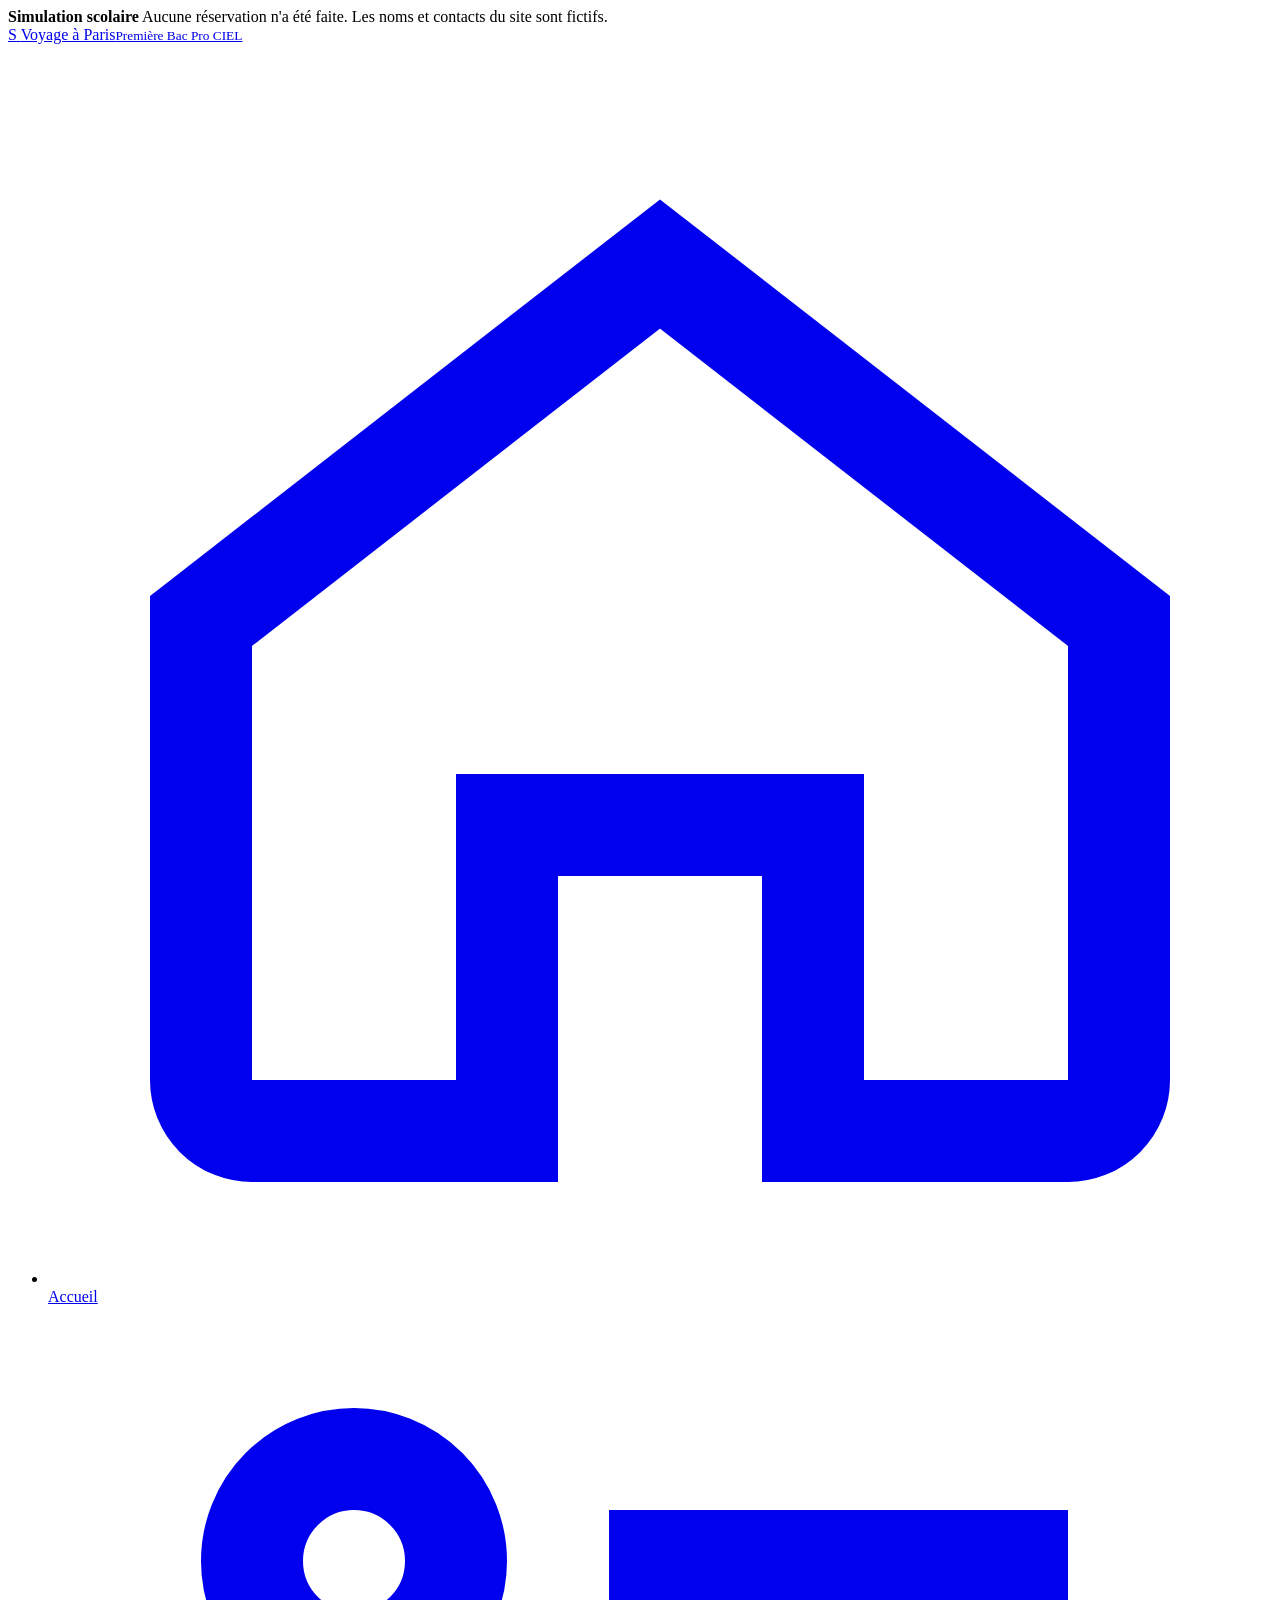
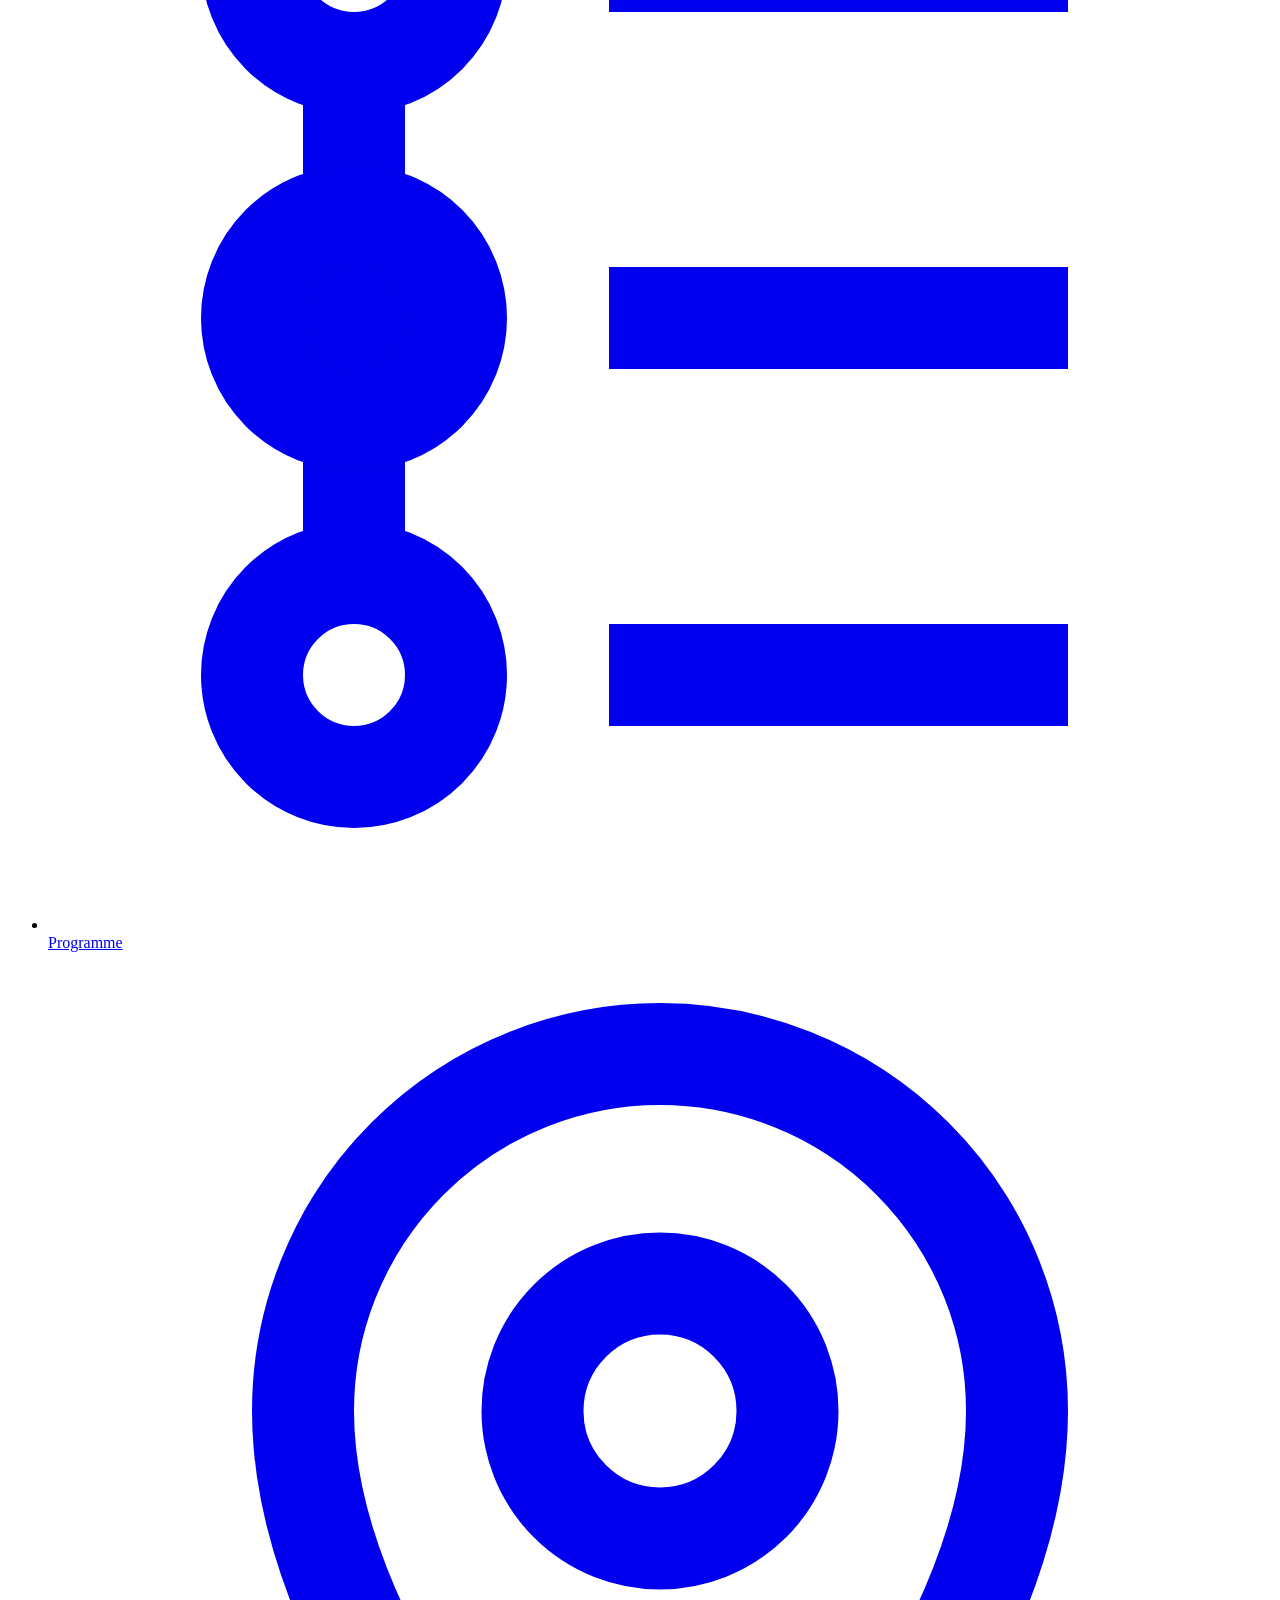
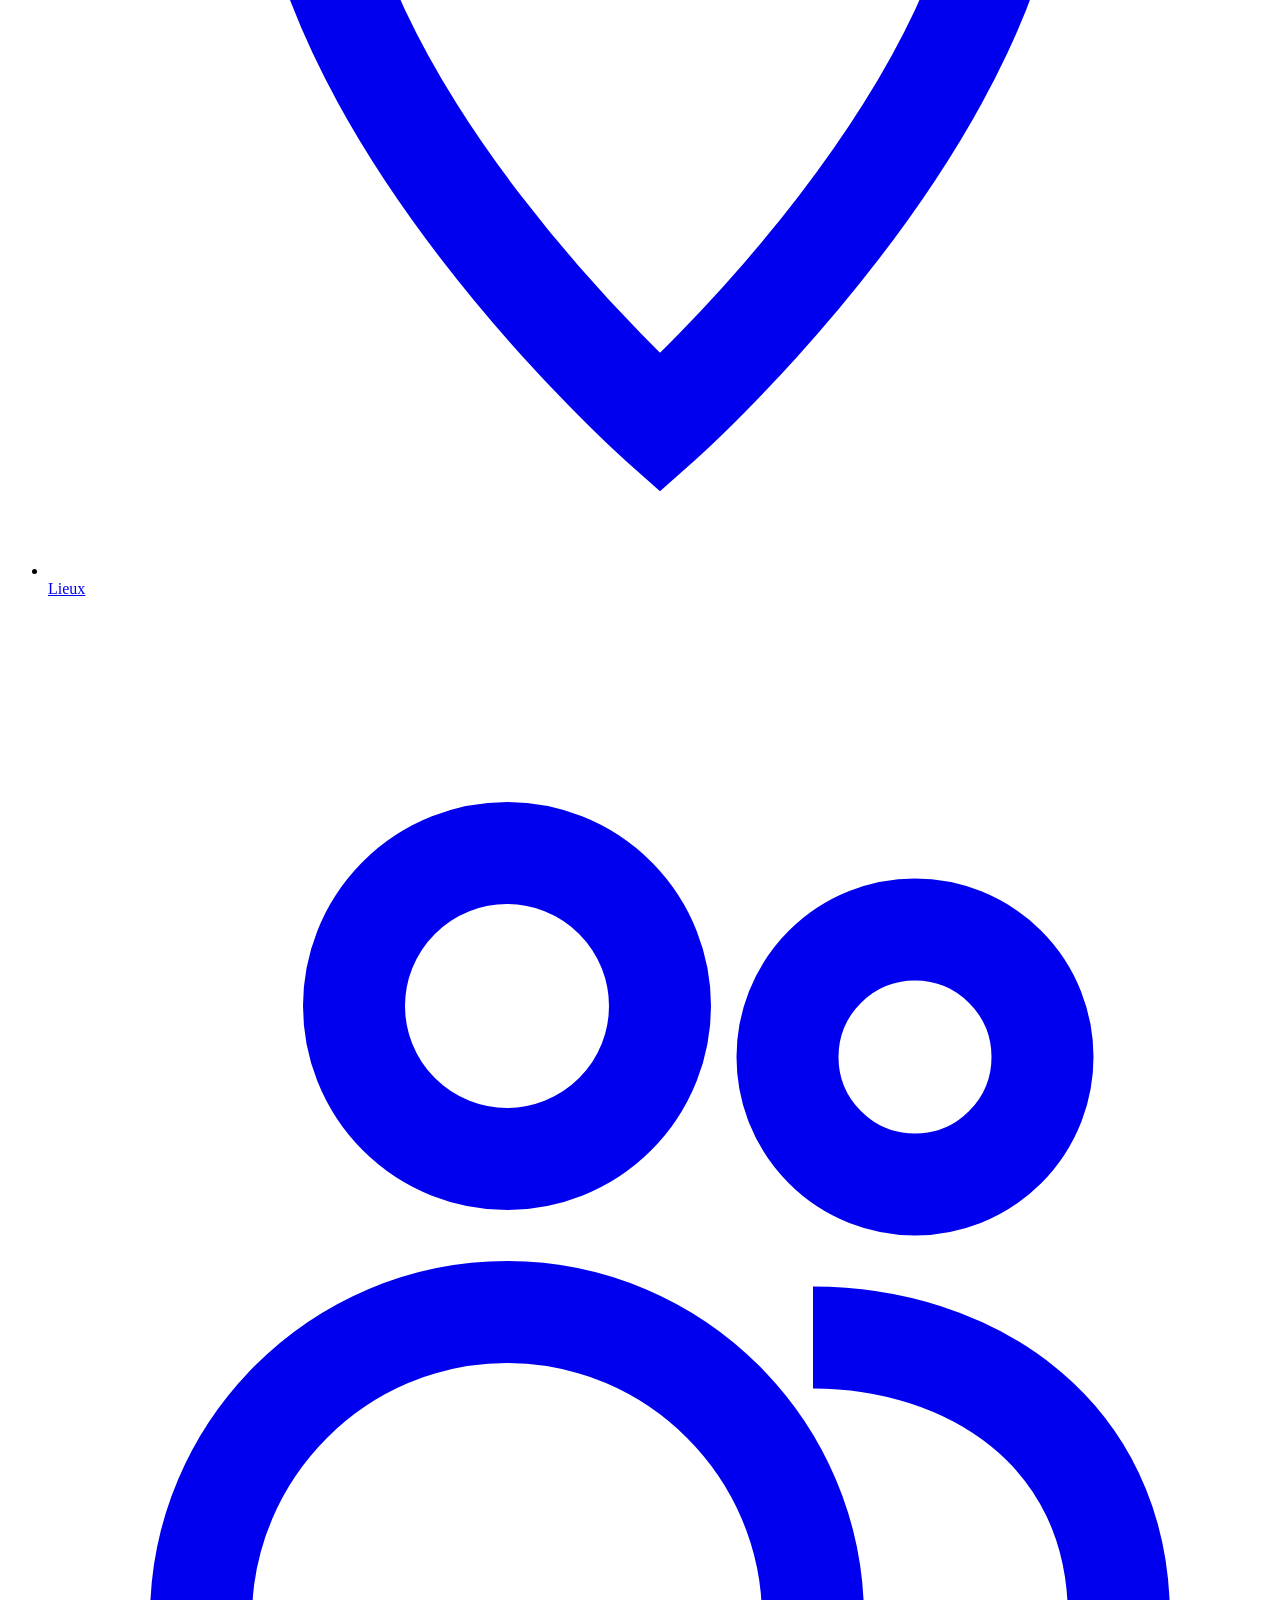
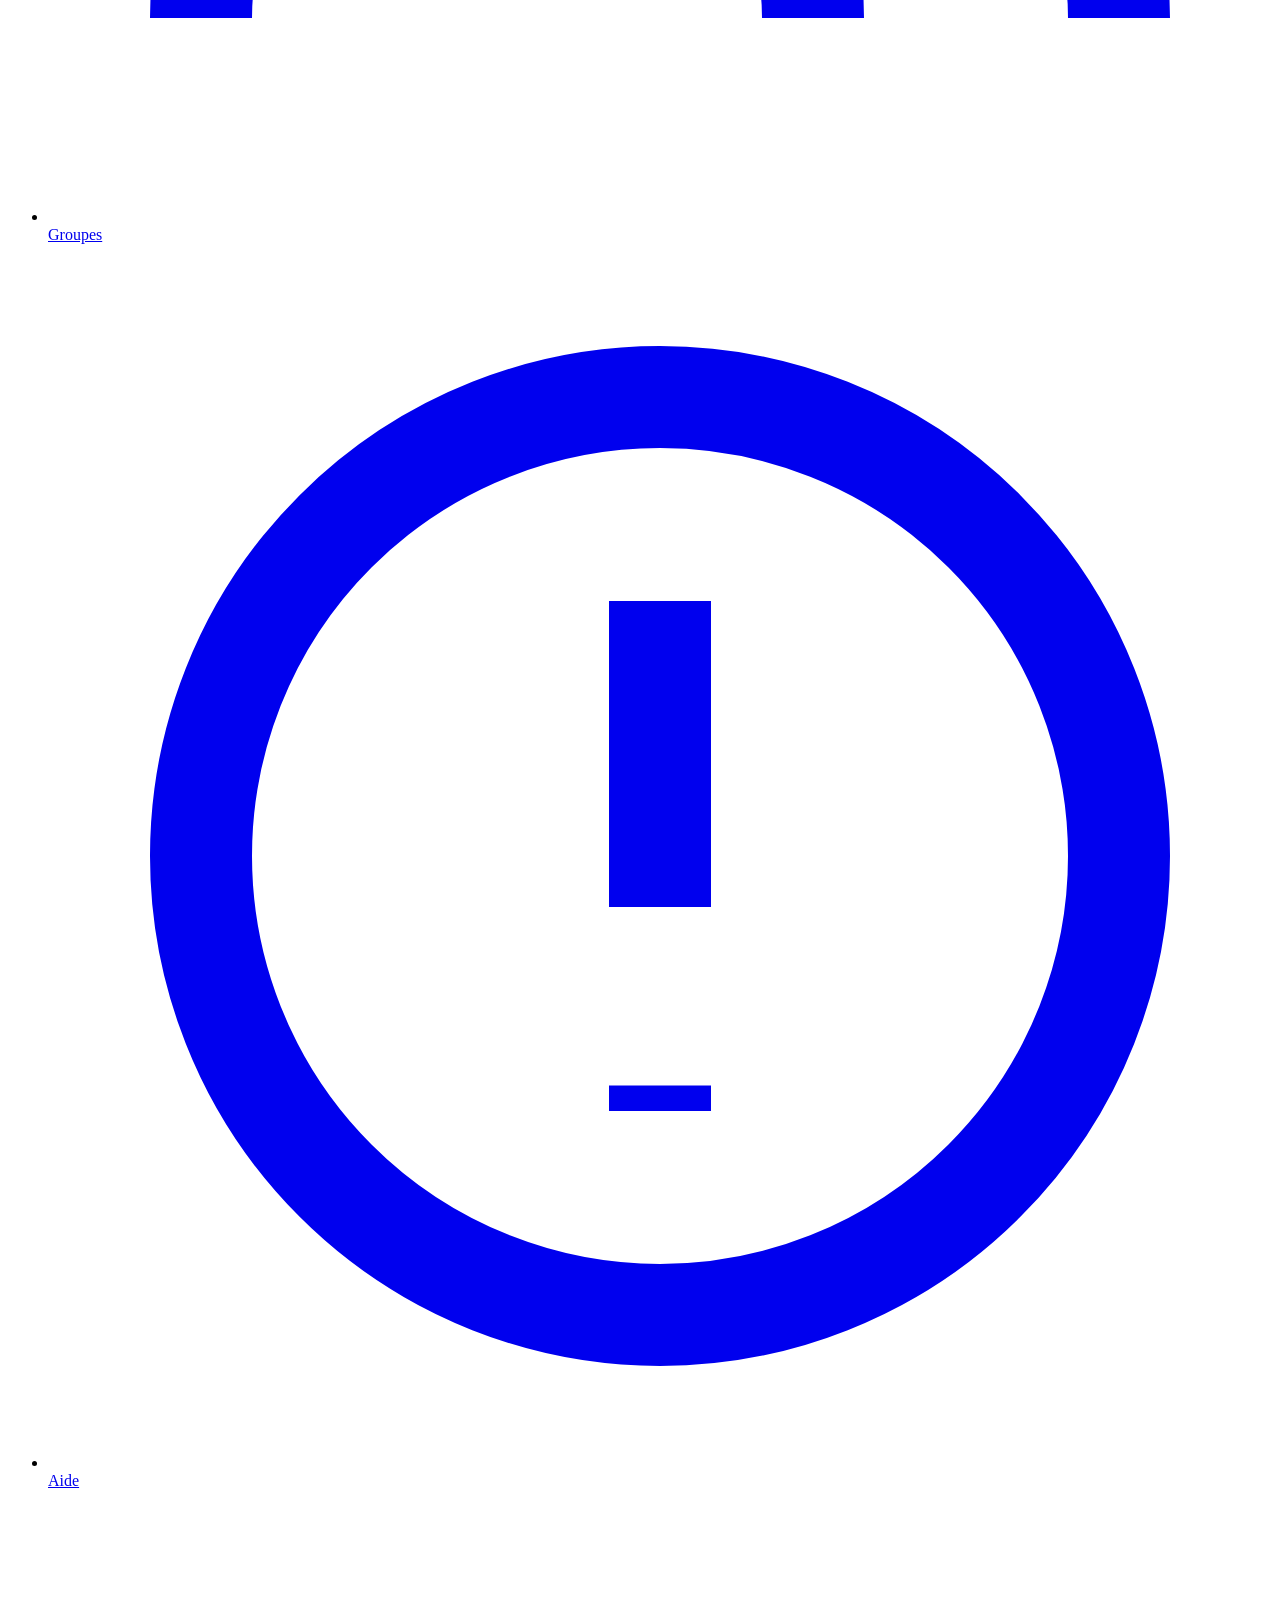
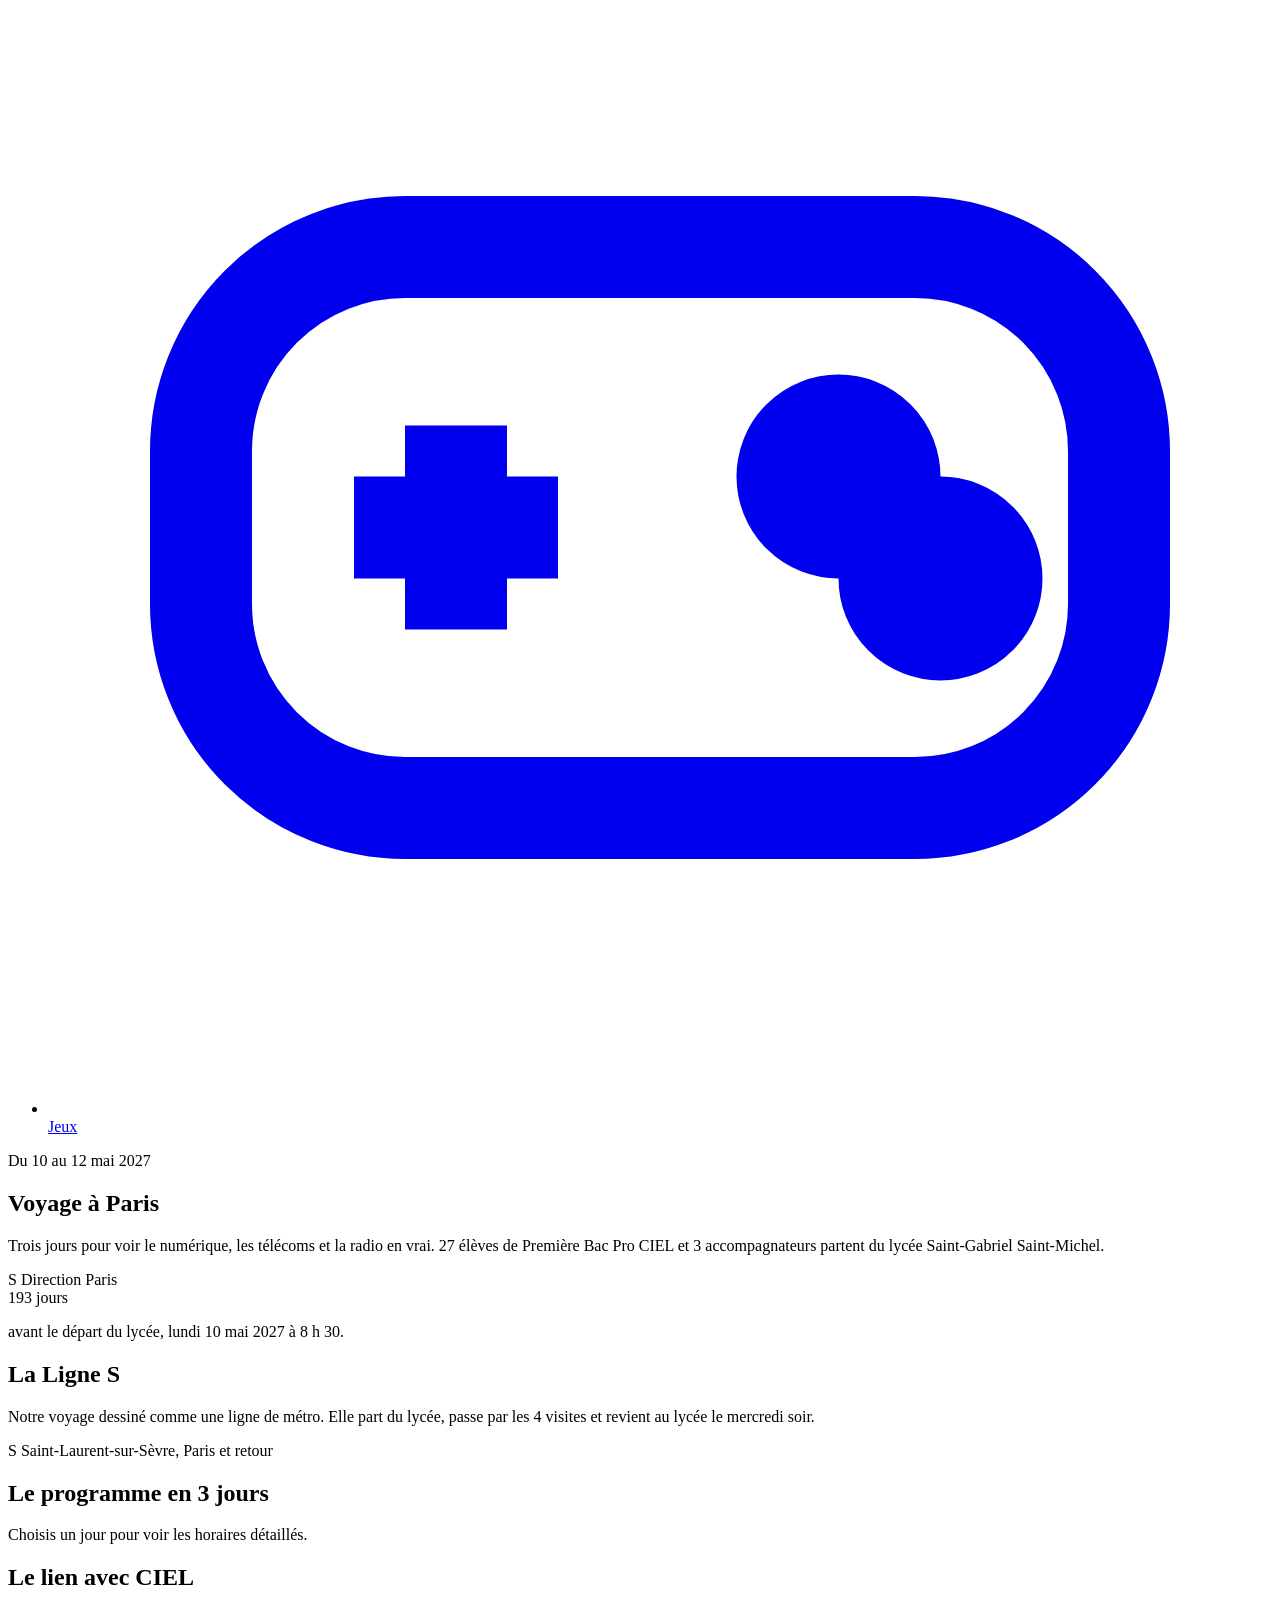
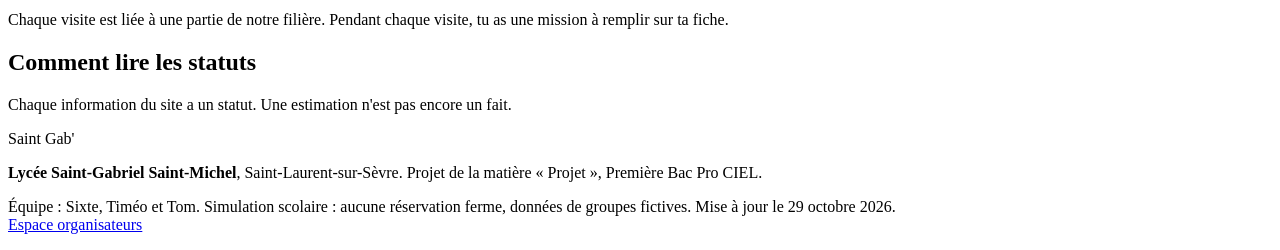
==== index.html @ 80b8cb8f "Ajout des 7 pages du site" ====
<!doctype html>
<html lang="fr">
<head>
  <meta charset="utf-8">
  <meta name="viewport" content="width=device-width, initial-scale=1">
  <title>Voyage à Paris, Bac Pro CIEL</title>
  <meta name="description" content="Site du voyage pédagogique à Paris de la Première Bac Pro CIEL du lycée Saint-Gabriel Saint-Michel. Simulation scolaire.">
  <meta name="robots" content="noindex">
  <link rel="preconnect" href="https://fonts.googleapis.com">
  <link rel="preconnect" href="https://fonts.gstatic.com" crossorigin>
  <link href="https://fonts.googleapis.com/css2?family=Archivo:wdth,wght@62..125,400..800&family=Atkinson+Hyperlegible:wght@400;700&display=swap" rel="stylesheet">
  <link rel="stylesheet" href="assets/css/style.css">
</head>
<body>

  <div class="simulation" role="note">
    <div class="conteneur">
      <strong>Simulation scolaire</strong>
      <span>Aucune réservation n'a été faite. Les noms et contacts du site sont fictifs.</span>
    </div>
  </div>

  <header class="entete">
    <div class="conteneur">
      <a class="marque" href="index.html">
        <span class="pastille" aria-hidden="true">S</span>
        <span>Voyage à Paris<small>Première Bac Pro CIEL</small></span>
      </a>
      <nav class="nav" aria-label="Menu principal">
        <ul>
          <li><a href="index.html" aria-current="page">
            <svg viewBox="0 0 24 24" fill="none" stroke="currentColor" stroke-width="2" aria-hidden="true"><path d="M3 11l9-7 9 7v9a1 1 0 0 1-1 1h-5v-6H9v6H4a1 1 0 0 1-1-1z"/></svg>
            Accueil</a></li>
          <li><a href="programme.html">
            <svg viewBox="0 0 24 24" fill="none" stroke="currentColor" stroke-width="2" aria-hidden="true"><circle cx="6" cy="5" r="2"/><circle cx="6" cy="19" r="2"/><path d="M6 7v10M11 5h9M11 12h9M11 19h9"/><circle cx="6" cy="12" r="2"/></svg>
            Programme</a></li>
          <li><a href="lieux.html">
            <svg viewBox="0 0 24 24" fill="none" stroke="currentColor" stroke-width="2" aria-hidden="true"><path d="M12 21s-7-6.2-7-12a7 7 0 0 1 14 0c0 5.8-7 12-7 12z"/><circle cx="12" cy="9" r="2.5"/></svg>
            Lieux</a></li>
          <li><a href="groupes.html">
            <svg viewBox="0 0 24 24" fill="none" stroke="currentColor" stroke-width="2" aria-hidden="true"><circle cx="9" cy="8" r="3"/><circle cx="17" cy="9" r="2.5"/><path d="M3 20c0-3.3 2.7-6 6-6s6 2.7 6 6M15 14.5c3 0 6 1.8 6 5.5"/></svg>
            Groupes</a></li>
          <li><a href="aide.html">
            <svg viewBox="0 0 24 24" fill="none" stroke="currentColor" stroke-width="2" aria-hidden="true"><circle cx="12" cy="12" r="9"/><path d="M12 7v6M12 16.5v.5"/></svg>
            Aide</a></li>
          <li><a href="jeux.html">
            <svg viewBox="0 0 24 24" fill="none" stroke="currentColor" stroke-width="2" aria-hidden="true"><rect x="3" y="7" width="18" height="11" rx="4"/><path d="M8 10.5v4M6 12.5h4"/><circle cx="15.5" cy="11.5" r="1"/><circle cx="17.5" cy="13.5" r="1"/></svg>
            Jeux</a></li>
        </ul>
      </nav>
    </div>
  </header>

  <main>

    <section class="une" aria-labelledby="titre-page">
      <div class="conteneur">
        <div class="une-texte">
          <div class="plaque">
            <span class="plaque-haut">Du 10 au 12 mai 2027</span>
            <h1 id="titre-page">Voyage à Paris</h1>
          </div>
          <p>Trois jours pour voir le numérique, les télécoms et la radio en vrai. 27 élèves de Première Bac Pro CIEL et 3 accompagnateurs partent du lycée Saint-Gabriel Saint-Michel.</p>
        </div>

        <div class="ecran" aria-live="polite">
          <div class="ecran-ligne"><span class="pastille" aria-hidden="true">S</span> Direction Paris</div>
          <span class="ecran-nombre" id="rebours-jours">193</span>
          <span class="ecran-unite" id="rebours-unite">jours</span>
          <p class="ecran-pied">avant le départ du lycée, lundi 10 mai 2027 à 8 h 30.</p>
        </div>
      </div>
    </section>

    <section class="section" aria-labelledby="titre-ligne">
      <div class="conteneur">
        <h2 id="titre-ligne">La Ligne S</h2>
        <p class="intro">Notre voyage dessiné comme une ligne de métro. Elle part du lycée, passe par les 4 visites et revient au lycée le mercredi soir.</p>
        <div class="plan">
          <div class="plan-entete"><span class="pastille" aria-hidden="true">S</span> Saint-Laurent-sur-Sèvre, Paris et retour</div>
          <ol class="stations" id="stations"></ol>
        </div>
      </div>
    </section>

    <section class="section" aria-labelledby="titre-jours">
      <div class="conteneur">
        <h2 id="titre-jours">Le programme en 3 jours</h2>
        <p class="intro">Choisis un jour pour voir les horaires détaillés.</p>
        <ol class="jours-liste" id="jours-liste"></ol>
      </div>
    </section>

    <section class="section" aria-labelledby="titre-ciel">
      <div class="conteneur">
        <h2 id="titre-ciel">Le lien avec CIEL</h2>
        <p class="intro">Chaque visite est liée à une partie de notre filière. Pendant chaque visite, tu as une mission à remplir sur ta fiche.</p>
        <ul class="ciel-liste" id="ciel-liste"></ul>
      </div>
    </section>

    <section class="section" aria-labelledby="titre-legende">
      <div class="conteneur">
        <h2 id="titre-legende">Comment lire les statuts</h2>
        <p class="intro">Chaque information du site a un statut. Une estimation n'est pas encore un fait.</p>
        <ul class="legende" id="legende"></ul>
      </div>
    </section>

  </main>

  <footer class="pied">
    <div class="conteneur">
      <div>
        <span class="etiquette-gab">Saint Gab'</span>
        <p><strong>Lycée Saint-Gabriel Saint-Michel</strong>, Saint-Laurent-sur-Sèvre. Projet de la matière « Projet », Première Bac Pro CIEL.</p>
      </div>
      <p>Équipe : Sixte, Timéo et Tom. Simulation scolaire : aucune réservation ferme, données de groupes fictives. Mise à jour le 29 octobre 2026.<br><a class="lien-orga" href="organisateurs.html">Espace organisateurs</a></p>
    </div>
  </footer>

  <script src="assets/js/donnees.js"></script>
  <script src="assets/js/site.js"></script>
</body>
</html>
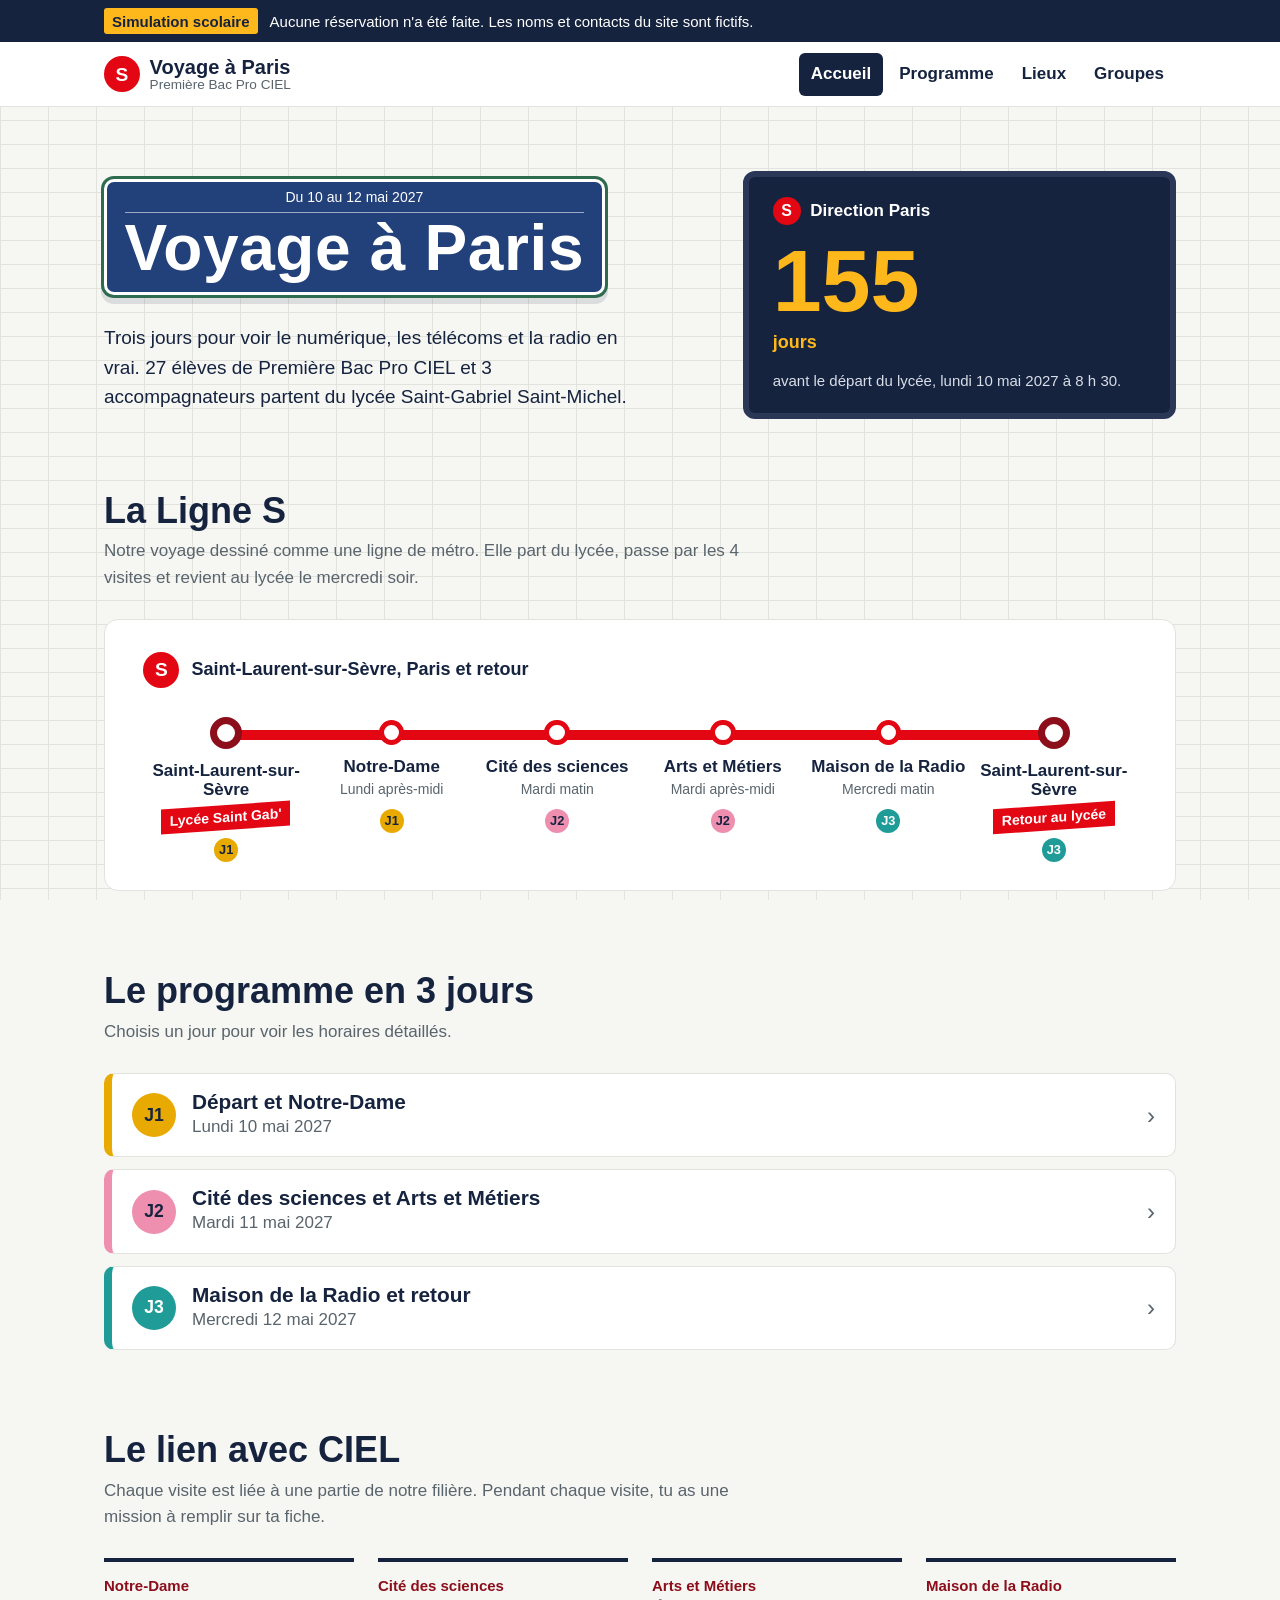
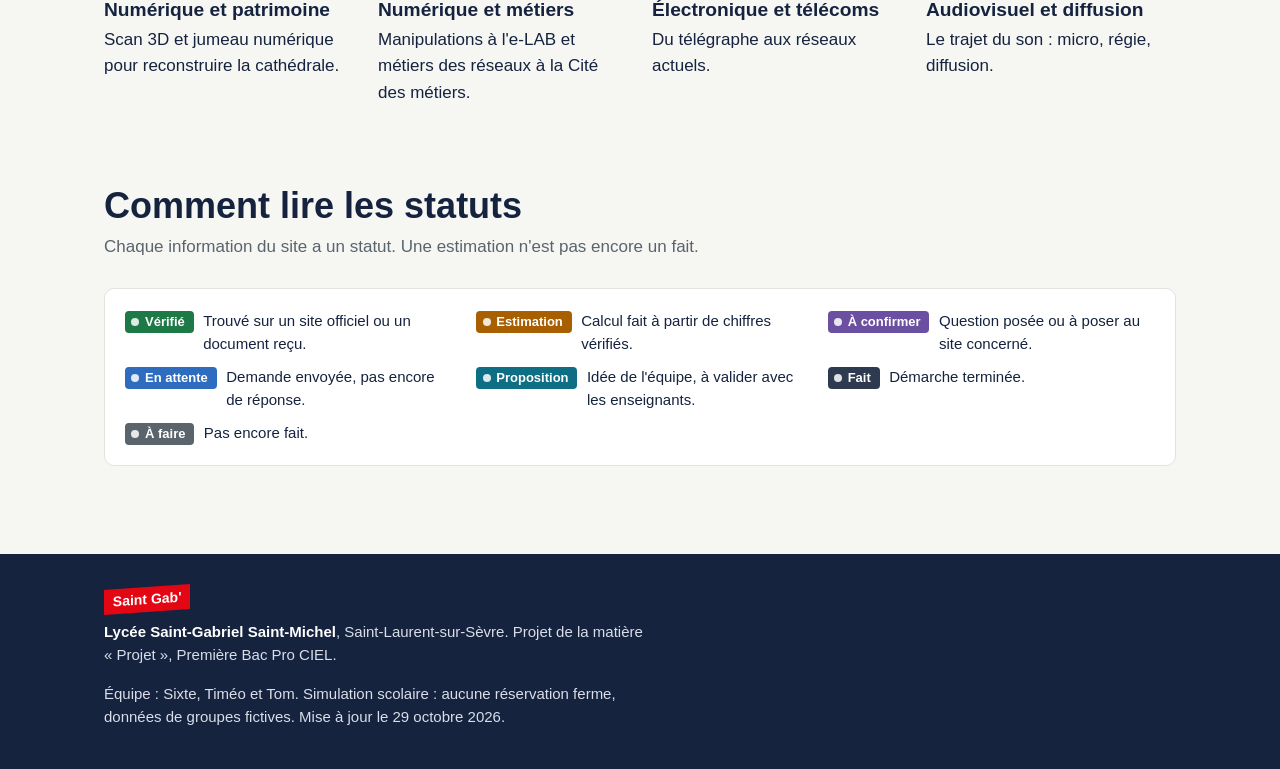
==== commit df95a3d8: "Menu recentré sur Programme, Lieux et Groupes" ====
--- a/index.html
+++ b/index.html
@@ -40,12 +40,6 @@
           <li><a href="groupes.html">
             <svg viewBox="0 0 24 24" fill="none" stroke="currentColor" stroke-width="2" aria-hidden="true"><circle cx="9" cy="8" r="3"/><circle cx="17" cy="9" r="2.5"/><path d="M3 20c0-3.3 2.7-6 6-6s6 2.7 6 6M15 14.5c3 0 6 1.8 6 5.5"/></svg>
             Groupes</a></li>
-          <li><a href="aide.html">
-            <svg viewBox="0 0 24 24" fill="none" stroke="currentColor" stroke-width="2" aria-hidden="true"><circle cx="12" cy="12" r="9"/><path d="M12 7v6M12 16.5v.5"/></svg>
-            Aide</a></li>
-          <li><a href="jeux.html">
-            <svg viewBox="0 0 24 24" fill="none" stroke="currentColor" stroke-width="2" aria-hidden="true"><rect x="3" y="7" width="18" height="11" rx="4"/><path d="M8 10.5v4M6 12.5h4"/><circle cx="15.5" cy="11.5" r="1"/><circle cx="17.5" cy="13.5" r="1"/></svg>
-            Jeux</a></li>
         </ul>
       </nav>
     </div>
@@ -115,7 +109,7 @@
         <span class="etiquette-gab">Saint Gab'</span>
         <p><strong>Lycée Saint-Gabriel Saint-Michel</strong>, Saint-Laurent-sur-Sèvre. Projet de la matière « Projet », Première Bac Pro CIEL.</p>
       </div>
-      <p>Équipe : Sixte, Timéo et Tom. Simulation scolaire : aucune réservation ferme, données de groupes fictives. Mise à jour le 29 octobre 2026.<br><a class="lien-orga" href="organisateurs.html">Espace organisateurs</a></p>
+      <p>Équipe : Sixte, Timéo et Tom. Simulation scolaire : aucune réservation ferme, données de groupes fictives. Mise à jour le 29 octobre 2026.</p>
     </div>
   </footer>
 
--- a/assets/css/style.css
+++ b/assets/css/style.css
@@ -0,0 +1,1055 @@
+/* =========================================================
+   Style « Ligne S » : Paris (métro, plaques de rue) + Saint Gab'
+   ========================================================= */
+
+:root {
+  /* Paris */
+  --faience: #F6F6F3;      /* carreaux blancs du métro */
+  --joint: #E3E3DD;        /* joints entre les carreaux */
+  --encre: #15233F;        /* texte principal, bleu nuit */
+  --zinc: #59646C;         /* texte secondaire, toits de Paris */
+  --plaque: #22407A;       /* plaques de rue */
+  --cadre: #2F6B4F;        /* cadre vert des plaques */
+  --blanc: #FFFFFF;
+  --ambre: #FFB81C;        /* écran « prochain train » */
+
+  /* Saint Gab' */
+  --gab: #E30613;
+  --gab-fonce: #8C0E1B;
+
+  /* Couleurs des jours */
+  --j1: #E8A900;
+  --j2: #EE8FAF;           /* rose, comme la ligne 7 qu'on prend le mardi */
+  --j3: #1F9C98;
+
+  /* Statuts */
+  --s-verifie: #1D7A46;
+  --s-estimation: #A85F00;
+  --s-confirmer: #6B4FA0;
+  --s-attente: #2E6CC0;
+  --s-afaire: #59646C;
+
+  --titre: "Archivo", "Arial Narrow", sans-serif;
+  --texte: "Atkinson Hyperlegible", Verdana, sans-serif;
+
+  --large: 72rem;
+  --gouttiere: clamp(1rem, 4vw, 2.5rem);
+}
+
+*, *::before, *::after { box-sizing: border-box; }
+
+html { -webkit-text-size-adjust: 100%; }
+
+body {
+  margin: 0;
+  font-family: var(--texte);
+  font-size: 1.0625rem;
+  line-height: 1.55;
+  color: var(--encre);
+  background-color: var(--faience);
+  /* motif discret des carreaux du métro */
+  background-image:
+    linear-gradient(var(--joint) 1px, transparent 1px),
+    linear-gradient(90deg, var(--joint) 1px, transparent 1px);
+  background-size: 48px 24px;
+  background-attachment: fixed;
+}
+
+img { max-width: 100%; }
+
+a { color: var(--plaque); }
+
+:focus-visible {
+  outline: 3px solid var(--gab);
+  outline-offset: 3px;
+  border-radius: 4px;
+}
+
+.conteneur {
+  max-width: var(--large);
+  margin: 0 auto;
+  padding: 0 var(--gouttiere);
+}
+
+.visuellement-cache {
+  position: absolute; width: 1px; height: 1px; overflow: hidden;
+  clip: rect(0 0 0 0); white-space: nowrap;
+}
+
+/* ---------- Bandeau simulation ---------- */
+
+.simulation {
+  background: var(--encre);
+  color: var(--blanc);
+  font-size: 0.9375rem;
+}
+.simulation .conteneur {
+  display: flex; gap: 0.75rem; align-items: center;
+  padding-top: 0.5rem; padding-bottom: 0.5rem;
+}
+.simulation strong {
+  flex: none;
+  background: var(--ambre);
+  color: var(--encre);
+  padding: 0.1rem 0.5rem;
+  border-radius: 3px;
+  font-family: var(--titre);
+  font-stretch: 85%;
+}
+
+/* ---------- En-tête ---------- */
+
+.entete {
+  background: var(--blanc);
+  border-bottom: 1px solid var(--joint);
+}
+.entete .conteneur {
+  display: flex; align-items: center; justify-content: space-between;
+  gap: 1rem; min-height: 4rem;
+}
+
+.marque {
+  display: flex; align-items: center; gap: 0.6rem;
+  text-decoration: none; color: var(--encre);
+  font-family: var(--titre); font-weight: 750; font-stretch: 80%;
+  font-size: 1.25rem; line-height: 1.1;
+}
+.marque small {
+  display: block; font-weight: 500; color: var(--zinc); font-size: 0.85rem;
+  font-family: var(--texte); font-stretch: 100%;
+}
+
+/* pastille ronde de ligne, comme sur les plans du métro */
+.pastille {
+  display: inline-grid; place-items: center;
+  width: 2.25rem; height: 2.25rem; flex: none;
+  border-radius: 50%;
+  background: var(--gab); color: var(--blanc);
+  font-family: var(--titre); font-weight: 800; font-size: 1.2rem;
+  line-height: 1;
+}
+.pastille.j1 { background: var(--j1); color: var(--encre); }
+.pastille.j2 { background: var(--j2); color: var(--encre); }
+.pastille.j3 { background: var(--j3); color: var(--blanc); }
+
+.nav ul { display: flex; gap: 0.25rem; margin: 0; padding: 0; list-style: none; }
+.nav a, .nav span {
+  display: block; padding: 0.5rem 0.75rem; border-radius: 6px;
+  text-decoration: none; color: var(--encre); font-weight: 700;
+}
+.nav a:hover { background: var(--faience); }
+.nav a[aria-current="page"] { background: var(--encre); color: var(--blanc); }
+.nav span { color: var(--zinc); font-weight: 400; cursor: default; }
+.nav span small { font-size: 0.75rem; }
+.nav svg { display: none; }
+
+/* ---------- Plaque de rue parisienne ---------- */
+
+.plaque {
+  display: inline-block;
+  background: var(--plaque);
+  color: var(--blanc);
+  padding: 0.35rem 1.1rem 0.6rem;
+  border-radius: 10px;
+  border: 3px solid var(--blanc);
+  box-shadow: 0 0 0 3px var(--cadre), 0 6px 0 3px rgba(21, 35, 63, 0.12);
+  text-align: center;
+}
+.plaque .plaque-haut {
+  display: block;
+  font-size: 0.875rem;
+  border-bottom: 1px solid rgba(255, 255, 255, 0.55);
+  padding-bottom: 0.2rem; margin-bottom: 0.15rem;
+}
+.plaque h1, .plaque .plaque-nom {
+  margin: 0;
+  font-family: var(--titre);
+  font-weight: 700;
+  font-stretch: 72%;
+  font-size: clamp(2rem, 7vw, 4rem);
+  line-height: 1.05;
+  letter-spacing: 0.01em;
+}
+
+/* ---------- Accueil : en-tête de page ---------- */
+
+.une {
+  padding: clamp(2rem, 6vw, 4rem) 0 2rem;
+}
+.une .conteneur {
+  display: grid; gap: 2rem;
+  grid-template-columns: minmax(0, 1.4fr) minmax(0, 1fr);
+  align-items: center;
+}
+.une-texte p {
+  max-width: 34rem;
+  font-size: 1.1875rem;
+  margin: 1.75rem 0 0;
+}
+
+/* écran façon « prochain train » */
+.ecran {
+  background: var(--encre);
+  color: var(--ambre);
+  border-radius: 12px;
+  padding: 1.25rem 1.5rem;
+  border: 6px solid #2A3756;
+}
+.ecran p { margin: 0; color: #D9DEE8; }
+.ecran .ecran-ligne {
+  display: flex; align-items: center; gap: 0.6rem;
+  color: var(--blanc); font-weight: 700;
+}
+.ecran .ecran-ligne .pastille { width: 1.75rem; height: 1.75rem; font-size: 1rem; }
+.ecran .ecran-nombre {
+  display: block;
+  font-family: var(--titre); font-weight: 800; font-stretch: 75%;
+  font-size: clamp(3.5rem, 12vw, 5.5rem);
+  line-height: 1; margin: 0.75rem 0 0.25rem;
+  font-variant-numeric: tabular-nums;
+}
+.ecran .ecran-unite { color: var(--ambre); font-weight: 700; font-size: 1.125rem; }
+.ecran .ecran-pied { margin-top: 0.75rem; font-size: 0.9375rem; }
+
+/* ---------- Accueil : plan de la Ligne S ---------- */
+
+.section { padding: 2.5rem 0; }
+
+.section h2 {
+  font-family: var(--titre); font-weight: 750; font-stretch: 80%;
+  font-size: clamp(1.6rem, 4vw, 2.25rem); line-height: 1.1;
+  margin: 0 0 0.5rem;
+}
+.section .intro { margin: 0 0 1.75rem; color: var(--zinc); max-width: 40rem; }
+
+.plan {
+  background: var(--blanc);
+  border-radius: 14px;
+  border: 1px solid var(--joint);
+  padding: 2rem clamp(1rem, 3vw, 2.5rem) 1.75rem;
+}
+.plan-entete {
+  display: flex; align-items: center; gap: 0.75rem; margin-bottom: 2rem;
+  font-family: var(--titre); font-weight: 700; font-stretch: 85%; font-size: 1.125rem;
+}
+
+.stations {
+  position: relative;
+  display: grid;
+  grid-template-columns: repeat(6, minmax(0, 1fr));
+  margin: 0; padding: 0; list-style: none;
+}
+/* le trait rouge de la ligne */
+.stations::before {
+  content: "";
+  position: absolute; left: calc(100% / 12); right: calc(100% / 12);
+  top: 0.65rem; height: 10px; border-radius: 5px;
+  background: var(--gab);
+}
+.station {
+  position: relative;
+  display: flex; flex-direction: column; align-items: center; text-align: center;
+  padding: 0 0.25rem;
+}
+.station-point {
+  position: relative; z-index: 1;
+  width: 1.6rem; height: 1.6rem; border-radius: 50%;
+  background: var(--blanc); border: 5px solid var(--gab);
+}
+.station.terminus .station-point {
+  width: 2rem; height: 2rem; margin-top: -0.2rem;
+  border-width: 7px; border-color: var(--gab-fonce);
+}
+.station-nom {
+  margin-top: 0.75rem;
+  font-family: var(--titre); font-weight: 700; font-stretch: 85%;
+  font-size: 1.0625rem; line-height: 1.15;
+}
+.station-detail { font-size: 0.875rem; color: var(--zinc); margin-top: 0.15rem; }
+.station .pastille { width: 1.5rem; height: 1.5rem; font-size: 0.8rem; margin-top: 0.5rem; }
+
+/* l'étiquette penchée du lycée, clin d'œil à Saint Gab' */
+.etiquette-gab {
+  display: inline-block; margin-top: 0.35rem;
+  background: var(--gab); color: var(--blanc);
+  padding: 0.1rem 0.55rem;
+  transform: skewY(-4deg);
+  font-weight: 700; font-size: 0.875rem;
+}
+
+/* ---------- Accueil : les 3 jours ---------- */
+
+.jours-liste { display: grid; gap: 0.75rem; margin: 0; padding: 0; list-style: none; }
+.jour-lien {
+  display: grid; grid-template-columns: auto 1fr auto; gap: 1rem; align-items: center;
+  background: var(--blanc);
+  border: 1px solid var(--joint);
+  border-left: 8px solid var(--couleur-jour, var(--gab));
+  border-radius: 10px;
+  padding: 1rem 1.25rem;
+  text-decoration: none; color: var(--encre);
+}
+.jour-lien:hover { border-color: var(--couleur-jour); }
+.jour-lien .pastille { width: 2.75rem; height: 2.75rem; font-size: 1.1rem; }
+.jour-lien strong {
+  display: block;
+  font-family: var(--titre); font-weight: 700; font-stretch: 85%; font-size: 1.3rem; line-height: 1.15;
+}
+.jour-lien span { color: var(--zinc); }
+.jour-lien .fleche { font-size: 1.5rem; color: var(--zinc); }
+.jour-lien.j1 { --couleur-jour: var(--j1); }
+.jour-lien.j2 { --couleur-jour: var(--j2); }
+.jour-lien.j3 { --couleur-jour: var(--j3); }
+
+/* ---------- Accueil : lien CIEL ---------- */
+
+.ciel-liste {
+  display: grid; grid-template-columns: repeat(4, minmax(0, 1fr)); gap: 1.5rem;
+  margin: 0; padding: 0; list-style: none;
+}
+.ciel-liste li { border-top: 4px solid var(--encre); padding-top: 0.75rem; }
+.ciel-liste h3 {
+  margin: 0; font-family: var(--titre); font-weight: 700; font-stretch: 85%;
+  font-size: 1.2rem; line-height: 1.2;
+}
+.ciel-liste .lieu { color: var(--gab-fonce); font-weight: 700; font-size: 0.9375rem; }
+.ciel-liste p { margin: 0.4rem 0 0; }
+
+/* ---------- Statuts ---------- */
+
+.statut {
+  display: inline-flex; align-items: center; gap: 0.35rem;
+  padding: 0.1rem 0.55rem 0.1rem 0.4rem;
+  border-radius: 4px;
+  font-size: 0.8125rem; font-weight: 700; line-height: 1.5;
+  white-space: nowrap;
+  color: var(--blanc); background: var(--couleur-statut);
+}
+.statut::before {
+  content: ""; width: 0.5rem; height: 0.5rem; border-radius: 50%;
+  background: currentColor; opacity: 0.85;
+}
+.statut.verifie    { --couleur-statut: var(--s-verifie); }
+.statut.estimation { --couleur-statut: var(--s-estimation); }
+.statut.confirmer  { --couleur-statut: var(--s-confirmer); }
+.statut.attente    { --couleur-statut: var(--s-attente); }
+.statut.afaire     { --couleur-statut: var(--s-afaire); }
+
+.legende {
+  display: grid; gap: 0.6rem 1.5rem;
+  grid-template-columns: repeat(auto-fit, minmax(15rem, 1fr));
+  margin: 0; padding: 1.25rem; list-style: none;
+  background: var(--blanc); border: 1px solid var(--joint); border-radius: 10px;
+}
+.legende li { display: flex; gap: 0.6rem; align-items: baseline; font-size: 0.9375rem; }
+.legende .statut { flex: none; }
+
+/* ---------- Page Programme ---------- */
+
+.page-titre { padding: clamp(2rem, 6vw, 3.5rem) 0 1.5rem; }
+.page-titre p { max-width: 40rem; margin: 1.75rem 0 0; }
+
+.choix-jour {
+  position: sticky; top: 0; z-index: 5;
+  background: rgba(246, 246, 243, 0.94);
+  backdrop-filter: blur(6px);
+  border-bottom: 1px solid var(--joint);
+}
+.choix-jour ul {
+  display: flex; gap: 0.5rem; margin: 0; padding: 0.6rem 0; list-style: none;
+  overflow-x: auto;
+}
+.choix-jour a {
+  display: flex; align-items: center; gap: 0.5rem; flex: none;
+  padding: 0.35rem 0.85rem 0.35rem 0.35rem;
+  border-radius: 999px; border: 2px solid var(--joint); background: var(--blanc);
+  text-decoration: none; color: var(--encre); font-weight: 700;
+  white-space: nowrap;
+}
+.choix-jour a:hover, .choix-jour a.actif { border-color: var(--encre); }
+.choix-jour .pastille { width: 1.9rem; height: 1.9rem; font-size: 0.95rem; }
+
+.jour { padding: 2.5rem 0 1rem; scroll-margin-top: 4rem; }
+.jour-entete { display: flex; align-items: center; gap: 1rem; margin-bottom: 1.5rem; }
+.jour-entete .pastille { width: 3.25rem; height: 3.25rem; font-size: 1.35rem; }
+.jour-entete h2 {
+  margin: 0; font-family: var(--titre); font-weight: 750; font-stretch: 80%;
+  font-size: clamp(1.6rem, 4.5vw, 2.4rem); line-height: 1.05;
+}
+.jour-entete p { margin: 0.15rem 0 0; color: var(--zinc); font-weight: 700; }
+
+.jour.j1 { --couleur-jour: var(--j1); }
+.jour.j2 { --couleur-jour: var(--j2); }
+.jour.j3 { --couleur-jour: var(--j3); }
+
+/* la ligne verticale du jour */
+.trajet-jour {
+  position: relative;
+  margin: 0; padding: 0; list-style: none;
+  max-width: 46rem;
+}
+.trajet-jour::before {
+  content: ""; position: absolute;
+  left: calc(8rem + 0.6rem); top: 0.8rem; bottom: 0.8rem;
+  width: 10px; border-radius: 5px; background: var(--couleur-jour);
+}
+
+.arret {
+  position: relative;
+  display: grid; grid-template-columns: 8rem 2.2rem minmax(0, 1fr);
+  align-items: start;
+  padding: 0.45rem 0;
+}
+.arret-heure {
+  text-align: right; padding-right: 0.9rem; padding-top: 0.1rem;
+  font-family: var(--titre); font-weight: 700; font-stretch: 85%; font-size: 1.05rem;
+  font-variant-numeric: tabular-nums;
+  white-space: nowrap;
+}
+.arret-point {
+  position: relative; z-index: 1;
+  width: 1.3rem; height: 1.3rem; margin: 0.2rem 0 0 0.05rem;
+  border-radius: 50%; background: var(--blanc); border: 4px solid var(--encre);
+}
+.arret.visite .arret-point {
+  width: 1.9rem; height: 1.9rem; margin: -0.05rem 0 0 -0.25rem;
+  border-width: 6px;
+}
+.arret-contenu h3 {
+  margin: 0; font-family: var(--titre); font-weight: 700; font-stretch: 88%;
+  font-size: 1.2rem; line-height: 1.2;
+}
+.arret.visite .arret-contenu h3 { font-size: 1.45rem; font-stretch: 80%; }
+.arret-contenu p { margin: 0.25rem 0 0.4rem; max-width: 36rem; }
+
+.arret.visite .arret-contenu {
+  background: var(--blanc); border: 1px solid var(--joint); border-radius: 10px;
+  padding: 0.8rem 1rem 0.9rem;
+  margin-bottom: 0.4rem;
+}
+
+/* segment de trajet entre deux arrêts */
+.segment {
+  display: grid; grid-template-columns: 8rem 2.2rem minmax(0, 1fr);
+  padding: 0.2rem 0;
+  color: var(--zinc); font-size: 0.9375rem;
+}
+.segment span:last-child { font-style: italic; }
+
+/* la branche du plan B, comme une fourche de ligne */
+.branche {
+  position: relative;
+  margin: 0.6rem 0 0.2rem;
+  padding: 0.7rem 0.9rem 0.8rem 1rem;
+  border: 2px dashed var(--zinc);
+  border-radius: 10px;
+  background: var(--faience);
+}
+.branche h4 {
+  margin: 0; font-family: var(--titre); font-weight: 700; font-stretch: 88%; font-size: 1.1rem;
+}
+.branche p { margin: 0.2rem 0 0.4rem; }
+
+/* ---------- Éléments communs aux pages Lieux, Groupes et Aide ---------- */
+
+.pastille.auberge { background: var(--plaque); color: var(--blanc); }
+.pastille.planb {
+  background: var(--blanc); color: var(--zinc);
+  border: 2px dashed var(--zinc);
+}
+.statut.proposition { --couleur-statut: #0E6E84; }
+
+.fiche-infos { display: grid; grid-template-columns: max-content minmax(0, 1fr); gap: 0.35rem 1rem; margin: 0; }
+.fiche-infos dt { font-weight: 700; color: var(--zinc); }
+.fiche-infos dd { margin: 0; }
+
+button, input { font: inherit; }
+
+/* ---------- Page Lieux ---------- */
+
+.carte-cadre {
+  background: var(--blanc); border: 1px solid var(--joint); border-radius: 14px;
+  padding: 0.6rem; margin-bottom: 2rem;
+}
+.carte {
+  height: clamp(20rem, 55vh, 30rem);
+  border-radius: 9px;
+  background: var(--joint);
+  z-index: 0;
+}
+.carte-erreur { padding: 2rem 1.5rem; margin: 0; max-width: 36rem; }
+.carte-legende {
+  display: flex; flex-wrap: wrap; gap: 0.5rem 1.25rem;
+  margin: 0; padding: 0.75rem 0.4rem 0.2rem; list-style: none; font-size: 0.9375rem;
+}
+.carte-legende li { display: flex; align-items: center; gap: 0.4rem; }
+.carte-legende .pastille { width: 1.6rem; height: 1.6rem; font-size: 0.75rem; }
+
+/* les pastilles posées sur la carte */
+.marqueur { background: none; border: none; }
+.marqueur .pastille {
+  width: 34px; height: 34px; font-size: 0.85rem;
+  box-shadow: 0 0 0 3px var(--blanc), 0 2px 6px rgba(21, 35, 63, 0.35);
+}
+.marqueur .pastille.planb { box-shadow: 0 2px 6px rgba(21, 35, 63, 0.35); }
+.leaflet-container { font-family: var(--texte); }
+.leaflet-tooltip { font-weight: 700; color: var(--encre); }
+
+.fiches {
+  display: grid; gap: 1.25rem;
+  grid-template-columns: repeat(auto-fill, minmax(min(100%, 26rem), 1fr));
+}
+.fiche {
+  display: flex; flex-direction: column; gap: 0.9rem;
+  background: var(--blanc); border: 1px solid var(--joint); border-radius: 12px;
+  padding: 1.25rem;
+  scroll-margin-top: 1rem;
+}
+.fiche:focus { outline: 3px solid var(--gab); outline-offset: 2px; }
+.fiche.planb { border: 2px dashed var(--zinc); background: var(--faience); }
+.fiche-entete { display: flex; gap: 0.85rem; align-items: center; }
+.fiche-entete .pastille { width: 2.75rem; height: 2.75rem; font-size: 1.05rem; }
+.fiche-entete h2 {
+  margin: 0; font-family: var(--titre); font-weight: 750; font-stretch: 80%;
+  font-size: 1.5rem; line-height: 1.1;
+}
+.fiche-entete p { margin: 0.15rem 0 0; color: var(--zinc); font-weight: 700; font-size: 0.9375rem; }
+.fiche-texte { margin: 0; }
+
+.mission {
+  border-left: 6px solid var(--gab);
+  background: #FDF1F1;
+  padding: 0.75rem 1rem 0.85rem;
+  border-radius: 0 8px 8px 0;
+}
+.mission h3 { margin: 0; font-family: var(--titre); font-weight: 750; font-stretch: 85%; font-size: 1.1rem; color: var(--gab-fonce); }
+.mission p { margin: 0.25rem 0 0.5rem; }
+
+.fiche-question { margin: 0; color: var(--zinc); font-size: 0.9375rem; }
+
+.fiche-pied {
+  display: flex; justify-content: space-between; align-items: center; gap: 1rem;
+  margin-top: auto; padding-top: 0.25rem;
+}
+.bouton-carte {
+  border: 2px solid var(--encre); background: var(--blanc); color: var(--encre);
+  border-radius: 999px; padding: 0.35rem 0.9rem; font-weight: 700; cursor: pointer;
+}
+.bouton-carte:hover { background: var(--encre); color: var(--blanc); }
+
+/* ---------- Page Groupes ---------- */
+
+.recherche {
+  background: var(--encre); color: var(--blanc);
+  border-radius: 14px; padding: 1.5rem;
+  max-width: 40rem;
+}
+.recherche label {
+  display: block;
+  font-family: var(--titre); font-weight: 750; font-stretch: 80%; font-size: 1.6rem;
+}
+.recherche-aide { margin: 0.2rem 0 0.9rem; color: #D9DEE8; }
+.recherche-ligne { display: flex; gap: 0.6rem; flex-wrap: wrap; }
+.recherche input {
+  width: 7rem; padding: 0.6rem 0.8rem;
+  border: 3px solid var(--blanc); border-radius: 8px;
+  font-family: var(--titre); font-weight: 750; font-size: 1.4rem; letter-spacing: 0.08em;
+  text-transform: uppercase; color: var(--encre);
+}
+.recherche input[aria-invalid="true"] { border-color: var(--ambre); }
+.recherche button {
+  padding: 0.6rem 1.2rem; border: none; border-radius: 8px;
+  background: var(--gab); color: var(--blanc); font-weight: 700; cursor: pointer;
+}
+.recherche button:hover { background: var(--gab-fonce); }
+.resultat:empty { display: none; }
+.resultat { margin-top: 1.25rem; color: var(--encre); }
+.resultat-titre { color: var(--ambre); font-weight: 700; font-size: 1.15rem; margin: 0 0 0.75rem; }
+.resultat-erreur { color: var(--ambre); font-weight: 700; margin: 0; }
+
+.groupes {
+  display: grid; gap: 1.25rem;
+  grid-template-columns: repeat(auto-fill, minmax(min(100%, 19rem), 1fr));
+}
+.groupe {
+  background: var(--blanc); border: 1px solid var(--joint);
+  border-top: 8px solid var(--couleur-groupe);
+  border-radius: 12px; padding: 1.1rem 1.25rem 1.25rem;
+}
+.groupe-entete { display: flex; justify-content: space-between; align-items: baseline; gap: 0.5rem; margin-bottom: 0.75rem; }
+.groupe h3 {
+  margin: 0; font-family: var(--titre); font-weight: 750; font-stretch: 80%; font-size: 1.5rem;
+  color: var(--couleur-groupe);
+}
+.exemple { font-size: 0.8125rem; color: var(--zinc); font-style: italic; }
+.codes { display: flex; flex-wrap: wrap; gap: 0.35rem; margin: 1rem 0 0; padding: 0; list-style: none; }
+.codes li {
+  padding: 0.1rem 0.5rem; border-radius: 4px;
+  background: var(--faience); border: 1px solid var(--joint);
+  font-family: var(--titre); font-weight: 700; font-size: 0.9375rem;
+  font-variant-numeric: tabular-nums;
+}
+.codes li.moi { background: var(--couleur-groupe); border-color: var(--couleur-groupe); color: var(--blanc); }
+
+.encart {
+  margin: 1rem 0 0; padding: 1.25rem 1.5rem;
+  border: 2px solid var(--encre); border-radius: 12px; background: var(--blanc);
+  max-width: 48rem;
+}
+.encart h2 {
+  margin: 0 0 0.5rem; font-family: var(--titre); font-weight: 750; font-stretch: 80%; font-size: 1.4rem;
+}
+.encart p { margin: 0 0 0.6rem; }
+.encart p:last-child { margin-bottom: 0; }
+
+/* ---------- Page Aide ---------- */
+
+.urgences {
+  display: grid; gap: 0.75rem;
+  grid-template-columns: repeat(auto-fill, minmax(min(100%, 20rem), 1fr));
+  margin: 0; padding: 0; list-style: none;
+}
+.urgence {
+  display: flex; gap: 1rem; align-items: center; height: 100%;
+  background: var(--blanc); border: 1px solid var(--joint); border-radius: 12px;
+  padding: 0.9rem 1.1rem; text-decoration: none; color: var(--encre);
+}
+.urgence:hover { border-color: var(--gab); }
+.urgence-numero {
+  flex: none; min-width: 4.5rem; text-align: center;
+  background: var(--gab); color: var(--blanc); border-radius: 8px;
+  padding: 0.3rem 0.6rem;
+  font-family: var(--titre); font-weight: 800; font-stretch: 80%; font-size: 2rem; line-height: 1.1;
+}
+.urgence-texte strong { display: block; font-size: 1.05rem; }
+.urgence-texte span { color: var(--zinc); font-size: 0.9375rem; }
+
+.intro .statut { vertical-align: 0.1em; margin-left: 0.25rem; }
+
+.situations {
+  display: grid; gap: 1.25rem;
+  grid-template-columns: repeat(auto-fill, minmax(min(100%, 24rem), 1fr));
+}
+.situation {
+  background: var(--blanc); border: 1px solid var(--joint); border-radius: 12px;
+  padding: 1.2rem 1.3rem;
+}
+.situation h3 {
+  margin: 0 0 0.6rem; font-family: var(--titre); font-weight: 750; font-stretch: 85%;
+  font-size: 1.25rem; line-height: 1.2;
+}
+.situation ol { margin: 0; padding-left: 1.4rem; }
+.situation li { margin-bottom: 0.35rem; }
+.situation li::marker { font-weight: 700; color: var(--gab); }
+
+.carte-adresse {
+  display: flex; flex-wrap: wrap; gap: 1.5rem 2rem; align-items: center;
+  background: var(--blanc); border: 1px solid var(--joint); border-radius: 12px;
+  padding: 1.5rem;
+}
+.carte-adresse .plaque .plaque-nom { font-size: clamp(1.8rem, 6vw, 2.6rem); }
+.carte-adresse p { margin: 0 0 0.4rem; font-size: 1.125rem; }
+.carte-adresse p:last-child { margin: 0; color: var(--zinc); font-size: 1rem; }
+
+/* ---------- Espace organisateurs ---------- */
+
+.statut.fait { --couleur-statut: #2D3A4F; }
+
+.avertissement {
+  border-left: 6px solid var(--ambre);
+  background: var(--blanc);
+  padding: 0.6rem 0.9rem;
+  border-radius: 0 8px 8px 0;
+  font-size: 0.9375rem;
+}
+
+.partie { scroll-margin-top: 3.5rem; border-bottom: 1px solid var(--joint); }
+
+.sous-titre {
+  margin: 2rem 0 0.75rem;
+  font-family: var(--titre); font-weight: 750; font-stretch: 85%; font-size: 1.3rem;
+}
+.suivi-haut .sous-titre { margin-top: 0; }
+
+.suivi-haut {
+  display: grid; gap: 1.5rem 2.5rem; align-items: center;
+  grid-template-columns: minmax(0, 22rem) minmax(0, 1fr);
+  margin-bottom: 1.75rem;
+}
+.suivi-haut .ecran-nombre { font-size: clamp(3rem, 10vw, 4.5rem); }
+
+.barre-statuts {
+  display: flex; gap: 3px; height: 1.5rem;
+  border-radius: 6px; overflow: hidden;
+  background: var(--joint);
+}
+.segment-statut { flex-basis: 0; }
+.segment-statut.verifie { background: var(--s-verifie); }
+.segment-statut.estimation { background: var(--s-estimation); }
+.segment-statut.confirmer { background: var(--s-confirmer); }
+.segment-statut.attente { background: var(--s-attente); }
+.segment-statut.proposition { background: #0E6E84; }
+.segment-statut.fait { background: #2D3A4F; }
+.segment-statut.afaire { background: var(--s-afaire); }
+
+.barre-legende {
+  display: flex; flex-wrap: wrap; gap: 0.5rem 1.1rem;
+  margin: 0.75rem 0 0; padding: 0; list-style: none; font-weight: 700;
+}
+.barre-legende li { display: flex; align-items: center; gap: 0.35rem; }
+
+.demarches { display: grid; gap: 0.5rem; margin: 0; padding: 0; list-style: none; }
+.demarche {
+  display: grid; grid-template-columns: 7.5rem minmax(0, 1fr); gap: 0.25rem 1rem; align-items: baseline;
+  background: var(--blanc); border: 1px solid var(--joint); border-radius: 10px;
+  padding: 0.75rem 1rem;
+}
+.demarche .statut { justify-self: start; }
+.demarche strong { display: block; }
+.demarche span:not(.statut) { color: var(--zinc); font-size: 0.9375rem; }
+
+.questions {
+  display: grid; grid-template-columns: max-content minmax(0, 1fr); gap: 0.6rem 1.25rem;
+  margin: 0; padding: 1.1rem 1.25rem;
+  background: var(--blanc); border: 1px solid var(--joint); border-radius: 10px;
+}
+.questions dt { font-weight: 700; }
+.questions dd { margin: 0; }
+
+/* tableau du budget */
+.tableau-cadre {
+  background: var(--blanc); border: 1px solid var(--joint); border-radius: 12px;
+  overflow-x: auto;
+}
+.tableau { width: 100%; border-collapse: collapse; font-size: 0.9875rem; }
+.tableau th, .tableau td { padding: 0.65rem 1rem; text-align: left; vertical-align: baseline; }
+.tableau thead th {
+  font-family: var(--titre); font-weight: 700; font-stretch: 90%;
+  color: var(--zinc); border-bottom: 2px solid var(--encre);
+}
+.tableau tbody tr + tr { border-top: 1px solid var(--joint); }
+.tableau tbody th { font-weight: 700; }
+.tableau .montant { text-align: right; font-variant-numeric: tabular-nums; white-space: nowrap; }
+.tableau tr.sous-total { border-top: 2px solid var(--encre); background: var(--faience); }
+.tableau tr.sous-total .montant { font-weight: 800; font-size: 1.1rem; }
+.tableau tr.option th, .tableau tr.manquant th { font-weight: 400; }
+.tableau tr.manquant .montant { color: var(--zinc); font-style: italic; }
+
+/* répartition : des tickets de métro, avec leur bande magnétique */
+.tickets {
+  display: grid; gap: 1rem;
+  grid-template-columns: repeat(auto-fit, minmax(min(100%, 14rem), 1fr));
+}
+.ticket {
+  position: relative;
+  display: flex; flex-direction: column; align-items: flex-start; gap: 0.2rem;
+  background: var(--blanc);
+  border: 1px solid var(--joint);
+  border-radius: 6px;
+  padding: 0.9rem 1.1rem 2.1rem;
+  overflow: hidden;
+}
+.ticket::after {
+  content: ""; position: absolute; left: 0; right: 0; bottom: 0.55rem; height: 0.8rem;
+  background: #5A4632;
+}
+.ticket.principal { border: 3px solid var(--gab); }
+.ticket-qui { font-weight: 700; }
+.ticket-montant {
+  font-family: var(--titre); font-weight: 800; font-stretch: 78%;
+  font-size: 2.1rem; line-height: 1.1; font-variant-numeric: tabular-nums;
+}
+.ticket.principal .ticket-montant { color: var(--gab); }
+.ticket-detail { color: var(--zinc); font-size: 0.875rem; margin-bottom: 0.4rem; }
+
+.note-budget { max-width: 48rem; margin: 1rem 0 0; }
+
+.simulateur {
+  margin-top: 2rem; padding: 1.4rem 1.5rem;
+  background: var(--blanc);
+  border: 2px solid var(--plaque); border-radius: 12px;
+}
+.simulateur h3 {
+  margin: 0; font-family: var(--titre); font-weight: 750; font-stretch: 80%; font-size: 1.5rem;
+}
+.simulateur > p { margin: 0.25rem 0 1.1rem; color: var(--zinc); }
+.simulateur-champs {
+  display: grid; gap: 1rem 1.5rem; align-items: end;
+  grid-template-columns: repeat(auto-fit, minmax(min(100%, 15rem), 1fr));
+}
+.simulateur label { display: flex; flex-direction: column; gap: 0.35rem; font-weight: 700; font-size: 0.9375rem; }
+.simulateur label.case { flex-direction: row; align-items: center; gap: 0.6rem; font-weight: 400; }
+.simulateur input[type="number"] {
+  padding: 0.5rem 0.7rem; border: 2px solid var(--encre); border-radius: 8px;
+  font-size: 1.15rem; font-weight: 700; max-width: 11rem; color: var(--encre);
+}
+.simulateur input[type="checkbox"] { width: 1.3rem; height: 1.3rem; accent-color: var(--gab); }
+.simulateur-resultat {
+  display: grid; gap: 0.15rem;
+  margin-top: 1.25rem; padding: 1rem 1.2rem;
+  background: var(--encre); color: var(--blanc); border-radius: 10px;
+}
+.sim-etiquette { color: #D9DEE8; font-size: 0.9375rem; }
+.sim-montant {
+  font-family: var(--titre); font-weight: 800; font-stretch: 78%;
+  font-size: 2.4rem; line-height: 1.1; color: var(--ambre); font-variant-numeric: tabular-nums;
+}
+.sim-phrase.depasse { color: #FFB3B3; font-weight: 700; }
+.sim-erreur { color: var(--ambre); font-weight: 700; }
+
+/* calendrier de réservation */
+.frise { position: relative; margin: 0; padding: 0 0 0 2.2rem; list-style: none; max-width: 48rem; }
+.frise::before {
+  content: ""; position: absolute; left: 0.55rem; top: 0.5rem; bottom: 0.5rem;
+  width: 6px; border-radius: 3px; background: var(--plaque);
+}
+.frise-etape { position: relative; padding: 0 0 1.4rem; }
+.frise-etape::before {
+  content: ""; position: absolute; left: -2.05rem; top: 0.25rem;
+  width: 1rem; height: 1rem; border-radius: 50%;
+  background: var(--blanc); border: 4px solid var(--plaque);
+}
+.frise-etape.fait::before { background: var(--plaque); }
+.frise-date {
+  font-family: var(--titre); font-weight: 750; font-stretch: 85%; font-size: 1.1rem;
+}
+.frise-etape p { margin: 0.15rem 0 0.4rem; }
+.frise-etape.cle {
+  background: var(--blanc); border: 3px solid var(--gab); border-radius: 10px;
+  padding: 0.8rem 1rem; margin: 0 0 1.4rem -0.4rem;
+}
+.frise-etape.cle::before {
+  left: -1.65rem; top: 1.05rem; width: 1.4rem; height: 1.4rem;
+  border-color: var(--gab); background: var(--gab);
+}
+.frise-etape.cle .frise-date { color: var(--gab); font-size: 1.3rem; }
+
+/* risques */
+.risques { display: grid; gap: 0.75rem; margin: 0; padding: 0; list-style: none; }
+.risque {
+  display: grid; grid-template-columns: minmax(0, 1fr) minmax(0, 1.4fr);
+  background: var(--blanc); border: 1px solid var(--joint); border-radius: 10px;
+  overflow: hidden;
+}
+.risque-si, .risque-alors { padding: 0.8rem 1rem; }
+.risque-si { background: #FDF1F1; }
+.risque-si p { font-weight: 700; }
+.risque p { margin: 0.15rem 0 0; }
+.risque-etiquette { font-size: 0.8125rem; font-weight: 700; color: var(--zinc); }
+.risque-si .risque-etiquette { color: var(--gab-fonce); }
+
+.sources { margin: 0; padding-left: 1.2rem; max-width: 48rem; }
+.sources li { margin-bottom: 0.45rem; }
+
+.pied .lien-orga { color: var(--blanc); font-weight: 700; }
+
+/* ---------- Page Jeux ---------- */
+
+.bouton-principal {
+  border: none; border-radius: 999px; padding: 0.55rem 1.2rem;
+  background: var(--gab); color: var(--blanc); font-weight: 700; cursor: pointer;
+}
+.bouton-principal:hover { background: var(--gab-fonce); }
+
+.quiz-liste {
+  display: grid; gap: 0.75rem; margin: 0 0 1.5rem; padding: 0; list-style: none;
+  grid-template-columns: repeat(auto-fill, minmax(min(100%, 15rem), 1fr));
+}
+.quiz-carte {
+  display: flex; gap: 0.85rem; align-items: center; width: 100%; height: 100%;
+  background: var(--blanc); border: 2px solid var(--joint); border-radius: 12px;
+  padding: 0.9rem 1rem; text-align: left; cursor: pointer; color: var(--encre);
+}
+.quiz-carte:hover { border-color: var(--encre); }
+.quiz-carte .pastille { width: 2.5rem; height: 2.5rem; }
+.quiz-carte-texte strong {
+  display: block; font-family: var(--titre); font-weight: 750; font-stretch: 85%; font-size: 1.15rem; line-height: 1.2;
+}
+.quiz-carte-texte span { color: var(--zinc); font-size: 0.875rem; }
+
+.quiz {
+  max-width: 42rem;
+  background: var(--blanc); border: 3px solid var(--encre); border-radius: 14px;
+  padding: 1.25rem 1.4rem 1.4rem;
+}
+.quiz:focus { outline: none; }
+.quiz:focus-visible { outline: 3px solid var(--gab); outline-offset: 3px; }
+.quiz-entete { display: flex; align-items: center; gap: 0.6rem; flex-wrap: wrap; }
+.quiz-entete .pastille { width: 1.9rem; height: 1.9rem; font-size: 0.85rem; }
+.quiz-progres { margin-left: auto; color: var(--zinc); font-size: 0.9375rem; }
+.quiz-barre { height: 6px; border-radius: 3px; background: var(--joint); margin: 0.8rem 0 1.1rem; overflow: hidden; }
+.quiz-barre span { display: block; height: 100%; background: var(--gab); }
+.quiz-question {
+  margin: 0 0 1rem; font-family: var(--titre); font-weight: 750; font-stretch: 85%;
+  font-size: clamp(1.3rem, 4vw, 1.6rem); line-height: 1.2;
+}
+.quiz-choix { display: grid; gap: 0.6rem; }
+.quiz-reponse {
+  text-align: left; padding: 0.75rem 1rem;
+  background: var(--faience); color: var(--encre);
+  border: 2px solid var(--joint); border-radius: 10px; cursor: pointer;
+}
+.quiz-reponse:hover:not(:disabled) { border-color: var(--encre); }
+.quiz-reponse:disabled { cursor: default; opacity: 0.7; }
+.quiz-reponse.bonne { opacity: 1; background: #E3F2E9; border-color: var(--s-verifie); font-weight: 700; }
+.quiz-reponse.fausse { opacity: 1; background: #FDECEC; border-color: var(--gab); text-decoration: line-through; }
+.quiz-retour { margin: 1rem 0; padding: 0.75rem 1rem; border-radius: 0 8px 8px 0; border-left: 6px solid; }
+.quiz-retour.juste { border-color: var(--s-verifie); background: #E3F2E9; }
+.quiz-retour.faux { border-color: var(--gab); background: #FDF1F1; }
+.quiz-retour p { margin: 0.25rem 0 0; }
+.quiz-score {
+  margin: 0.75rem 0 0; font-family: var(--titre); font-weight: 800; font-stretch: 75%;
+  font-size: 4rem; line-height: 1; color: var(--gab);
+}
+.quiz-message { margin: 0.3rem 0 1rem; font-size: 1.1rem; }
+
+.jeu-frise { max-width: 42rem; }
+.frise-jeu { margin: 0 0 1rem; padding: 0; list-style: none; display: grid; gap: 0.5rem; counter-reset: frise; }
+.frise-item {
+  display: flex; align-items: center; gap: 0.85rem;
+  background: var(--blanc); border: 2px solid var(--joint); border-radius: 10px;
+  padding: 0.6rem 0.6rem 0.6rem 0.9rem;
+  counter-increment: frise;
+}
+.frise-item::before {
+  content: counter(frise);
+  flex: none; display: grid; place-items: center;
+  width: 1.8rem; height: 1.8rem; border-radius: 50%;
+  background: var(--plaque); color: var(--blanc);
+  font-family: var(--titre); font-weight: 800;
+}
+.frise-item.juste { border-color: var(--s-verifie); background: #E3F2E9; }
+.frise-item.juste::before { background: var(--s-verifie); }
+.frise-item.faux { border-color: var(--gab); }
+.frise-item-texte { flex: 1; min-width: 0; }
+.frise-item-texte strong { display: block; }
+.frise-item-texte span { color: var(--zinc); font-size: 0.9rem; }
+.frise-annee {
+  font-family: var(--titre); font-weight: 800; font-stretch: 80%; font-size: 1.3rem; color: var(--s-verifie);
+}
+.frise-boutons { display: flex; gap: 0.3rem; }
+.frise-boutons button {
+  width: 2.6rem; height: 2.6rem; border-radius: 8px;
+  border: 2px solid var(--encre); background: var(--blanc); color: var(--encre);
+  font-size: 1.2rem; font-weight: 700; cursor: pointer;
+}
+.frise-boutons button:hover:not(:disabled) { background: var(--encre); color: var(--blanc); }
+.frise-boutons button:disabled { opacity: 0.25; cursor: default; }
+.frise-actions { display: flex; flex-wrap: wrap; gap: 0.6rem; }
+.frise-resultat { margin: 0.9rem 0 0; font-weight: 700; min-height: 1.5em; }
+
+.code {
+  background: var(--encre); color: #E6EAF2; border-radius: 8px;
+  padding: 0.9rem 1rem; overflow-x: auto; font-size: 0.875rem; line-height: 1.5; margin: 0;
+}
+.encart code { font-size: 0.9em; }
+.encart .code code { font-size: inherit; }
+
+/* ---------- Pied de page ---------- */
+
+.pied {
+  margin-top: 3rem;
+  background: var(--encre); color: #D9DEE8;
+  padding: 2rem 0 2.5rem;
+  font-size: 0.9375rem;
+}
+.pied .conteneur { display: flex; flex-wrap: wrap; gap: 1rem 2.5rem; justify-content: space-between; }
+.pied p { margin: 0; max-width: 34rem; }
+.pied strong { color: var(--blanc); }
+.pied .etiquette-gab { margin: 0 0 0.5rem; }
+
+/* ---------- Téléphone et tablette ---------- */
+
+@media (max-width: 56rem) {
+  .une .conteneur { grid-template-columns: minmax(0, 1fr); }
+  .ciel-liste { grid-template-columns: repeat(2, minmax(0, 1fr)); }
+}
+
+@media (max-width: 44rem) {
+  body { padding-bottom: 4.5rem; }
+
+  /* menu en bas de l'écran */
+  .nav {
+    position: fixed; left: 0; right: 0; bottom: 0; z-index: 10;
+    background: var(--blanc); border-top: 1px solid var(--joint);
+    padding-bottom: env(safe-area-inset-bottom);
+  }
+  .nav ul { justify-content: space-around; }
+  .nav li { flex: 1; }
+  .nav a, .nav span {
+    display: flex; flex-direction: column; align-items: center; gap: 0.15rem;
+    padding: 0.45rem 0.1rem; border-radius: 0; font-size: 0.7rem; text-align: center;
+  }
+  .nav svg { display: block; width: 1.4rem; height: 1.4rem; }
+  .nav a[aria-current="page"] { background: none; color: var(--gab); }
+  .nav span small { display: none; }
+
+  .simulation .conteneur { align-items: flex-start; font-size: 0.875rem; }
+
+  /* la Ligne S devient verticale */
+  .stations { grid-template-columns: minmax(0, 1fr); gap: 1.4rem; }
+  .stations::before {
+    left: 0.65rem; right: auto; top: 0.8rem; bottom: 0.8rem;
+    width: 10px; height: auto;
+  }
+  .station {
+    flex-direction: row; flex-wrap: wrap; align-items: center; text-align: left;
+    column-gap: 0.9rem; padding: 0;
+  }
+  .station .station-point { margin-left: 0.05rem; }
+  .station.terminus .station-point { margin: 0 0 0 -0.15rem; }
+  .station-texte { flex: 1; }
+  .station-nom { margin-top: 0; }
+  .station .pastille { margin-top: 0; }
+
+  .ciel-liste { grid-template-columns: minmax(0, 1fr); }
+
+  /* espace organisateurs */
+  .suivi-haut { grid-template-columns: minmax(0, 1fr); }
+  .demarche { grid-template-columns: minmax(0, 1fr); }
+  .questions { grid-template-columns: minmax(0, 1fr); gap: 0.15rem; }
+  .questions dd + dt { margin-top: 0.6rem; }
+  .risque { grid-template-columns: minmax(0, 1fr); }
+
+  /* le tableau du budget devient une liste de cartes */
+  .tableau thead { display: none; }
+  .tableau, .tableau tbody, .tableau tr, .tableau th, .tableau td { display: block; }
+  .tableau tr { padding: 0.7rem 1rem; }
+  .tableau th, .tableau td { padding: 0.1rem 0; }
+  .tableau td[data-titre]:not(:empty)::before {
+    content: attr(data-titre) " : "; color: var(--zinc); font-size: 0.875rem;
+  }
+  .tableau td:empty { display: none; }
+  .tableau .montant { text-align: left; }
+  .tableau td:last-child::before { content: none; }
+  .tableau td:last-child { margin-top: 0.3rem; }
+
+  .choix-jour ul { gap: 0.4rem; }
+  .choix-jour a { gap: 0.35rem; padding-right: 0.6rem; font-size: 0.95rem; }
+  .choix-jour .pastille { width: 1.6rem; height: 1.6rem; font-size: 0.8rem; }
+
+  .jour-lien { grid-template-columns: auto 1fr; }
+  .jour-lien .fleche { display: none; }
+
+  /* programme : l'heure passe au-dessus du titre */
+  .trajet-jour::before { left: 0.6rem; }
+  .arret { grid-template-columns: 2.2rem minmax(0, 1fr); }
+  .arret-heure {
+    grid-column: 2; grid-row: 1; text-align: left; padding: 0;
+    color: var(--zinc); font-size: 0.95rem;
+  }
+  .arret-point { grid-column: 1; grid-row: 1 / span 2; }
+  .arret-contenu { grid-column: 2; }
+  .arret.visite .arret-heure { margin-bottom: 0.3rem; }
+  .segment { grid-template-columns: 2.2rem minmax(0, 1fr); }
+  .segment span:first-child { display: none; }
+}
+
+@media (prefers-reduced-motion: no-preference) {
+  html { scroll-behavior: smooth; }
+}
+
+@media print {
+  .simulation, .nav, .choix-jour { position: static; }
+  body { background: none; }
+}
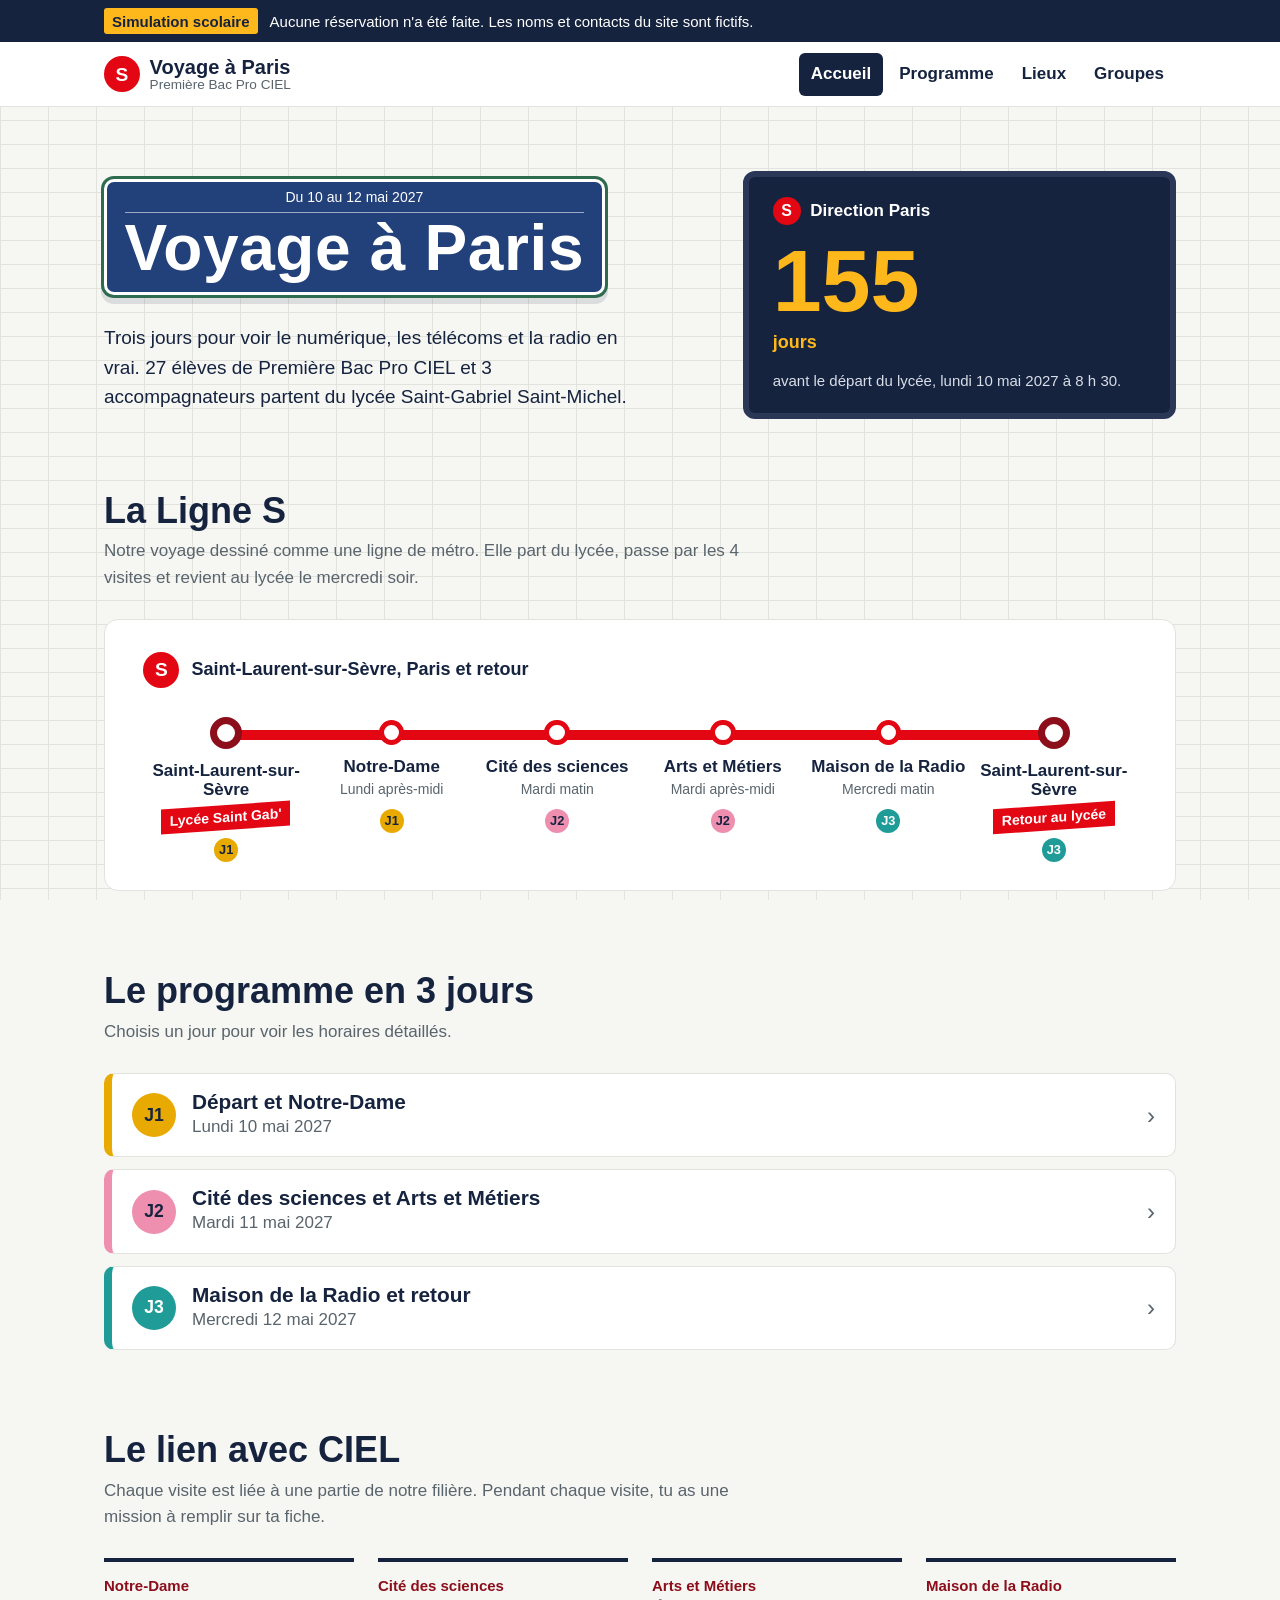
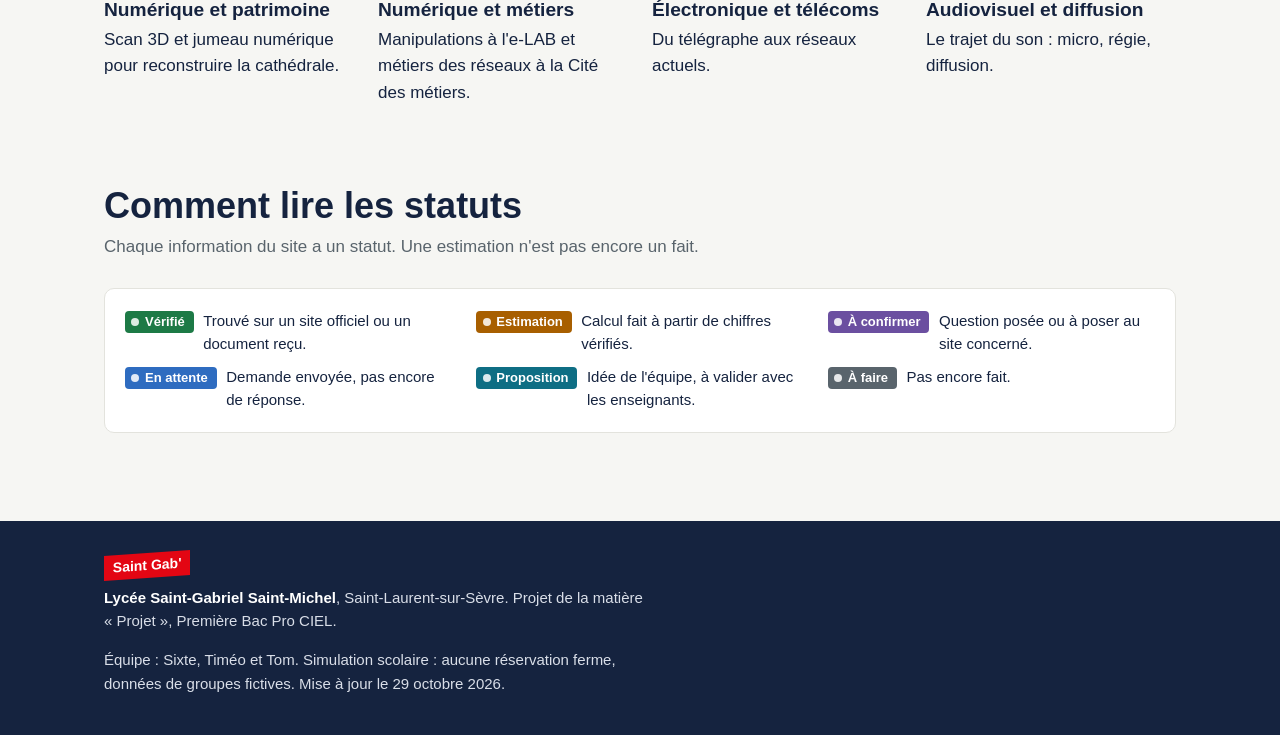
==== commit 1b0c63f0: "Pages : numéro de version des scripts" ====
--- a/index.html
+++ b/index.html
@@ -113,7 +113,7 @@
     </div>
   </footer>
 
-  <script src="assets/js/donnees.js"></script>
-  <script src="assets/js/site.js"></script>
+  <script src="assets/js/donnees.js?v=2026-10-30"></script>
+  <script src="assets/js/site.js?v=2026-10-30"></script>
 </body>
 </html>
--- a/assets/css/style.css
+++ b/assets/css/style.css
@@ -450,7 +450,7 @@
 }
 .branche p { margin: 0.2rem 0 0.4rem; }
 
-/* ---------- Éléments communs aux pages Lieux, Groupes et Aide ---------- */
+/* ---------- Éléments communs aux pages Lieux et Groupes ---------- */
 
 .pastille.auberge { background: var(--plaque); color: var(--blanc); }
 .pastille.planb {
@@ -601,349 +601,6 @@
 }
 .encart p { margin: 0 0 0.6rem; }
 .encart p:last-child { margin-bottom: 0; }
-
-/* ---------- Page Aide ---------- */
-
-.urgences {
-  display: grid; gap: 0.75rem;
-  grid-template-columns: repeat(auto-fill, minmax(min(100%, 20rem), 1fr));
-  margin: 0; padding: 0; list-style: none;
-}
-.urgence {
-  display: flex; gap: 1rem; align-items: center; height: 100%;
-  background: var(--blanc); border: 1px solid var(--joint); border-radius: 12px;
-  padding: 0.9rem 1.1rem; text-decoration: none; color: var(--encre);
-}
-.urgence:hover { border-color: var(--gab); }
-.urgence-numero {
-  flex: none; min-width: 4.5rem; text-align: center;
-  background: var(--gab); color: var(--blanc); border-radius: 8px;
-  padding: 0.3rem 0.6rem;
-  font-family: var(--titre); font-weight: 800; font-stretch: 80%; font-size: 2rem; line-height: 1.1;
-}
-.urgence-texte strong { display: block; font-size: 1.05rem; }
-.urgence-texte span { color: var(--zinc); font-size: 0.9375rem; }
-
-.intro .statut { vertical-align: 0.1em; margin-left: 0.25rem; }
-
-.situations {
-  display: grid; gap: 1.25rem;
-  grid-template-columns: repeat(auto-fill, minmax(min(100%, 24rem), 1fr));
-}
-.situation {
-  background: var(--blanc); border: 1px solid var(--joint); border-radius: 12px;
-  padding: 1.2rem 1.3rem;
-}
-.situation h3 {
-  margin: 0 0 0.6rem; font-family: var(--titre); font-weight: 750; font-stretch: 85%;
-  font-size: 1.25rem; line-height: 1.2;
-}
-.situation ol { margin: 0; padding-left: 1.4rem; }
-.situation li { margin-bottom: 0.35rem; }
-.situation li::marker { font-weight: 700; color: var(--gab); }
-
-.carte-adresse {
-  display: flex; flex-wrap: wrap; gap: 1.5rem 2rem; align-items: center;
-  background: var(--blanc); border: 1px solid var(--joint); border-radius: 12px;
-  padding: 1.5rem;
-}
-.carte-adresse .plaque .plaque-nom { font-size: clamp(1.8rem, 6vw, 2.6rem); }
-.carte-adresse p { margin: 0 0 0.4rem; font-size: 1.125rem; }
-.carte-adresse p:last-child { margin: 0; color: var(--zinc); font-size: 1rem; }
-
-/* ---------- Espace organisateurs ---------- */
-
-.statut.fait { --couleur-statut: #2D3A4F; }
-
-.avertissement {
-  border-left: 6px solid var(--ambre);
-  background: var(--blanc);
-  padding: 0.6rem 0.9rem;
-  border-radius: 0 8px 8px 0;
-  font-size: 0.9375rem;
-}
-
-.partie { scroll-margin-top: 3.5rem; border-bottom: 1px solid var(--joint); }
-
-.sous-titre {
-  margin: 2rem 0 0.75rem;
-  font-family: var(--titre); font-weight: 750; font-stretch: 85%; font-size: 1.3rem;
-}
-.suivi-haut .sous-titre { margin-top: 0; }
-
-.suivi-haut {
-  display: grid; gap: 1.5rem 2.5rem; align-items: center;
-  grid-template-columns: minmax(0, 22rem) minmax(0, 1fr);
-  margin-bottom: 1.75rem;
-}
-.suivi-haut .ecran-nombre { font-size: clamp(3rem, 10vw, 4.5rem); }
-
-.barre-statuts {
-  display: flex; gap: 3px; height: 1.5rem;
-  border-radius: 6px; overflow: hidden;
-  background: var(--joint);
-}
-.segment-statut { flex-basis: 0; }
-.segment-statut.verifie { background: var(--s-verifie); }
-.segment-statut.estimation { background: var(--s-estimation); }
-.segment-statut.confirmer { background: var(--s-confirmer); }
-.segment-statut.attente { background: var(--s-attente); }
-.segment-statut.proposition { background: #0E6E84; }
-.segment-statut.fait { background: #2D3A4F; }
-.segment-statut.afaire { background: var(--s-afaire); }
-
-.barre-legende {
-  display: flex; flex-wrap: wrap; gap: 0.5rem 1.1rem;
-  margin: 0.75rem 0 0; padding: 0; list-style: none; font-weight: 700;
-}
-.barre-legende li { display: flex; align-items: center; gap: 0.35rem; }
-
-.demarches { display: grid; gap: 0.5rem; margin: 0; padding: 0; list-style: none; }
-.demarche {
-  display: grid; grid-template-columns: 7.5rem minmax(0, 1fr); gap: 0.25rem 1rem; align-items: baseline;
-  background: var(--blanc); border: 1px solid var(--joint); border-radius: 10px;
-  padding: 0.75rem 1rem;
-}
-.demarche .statut { justify-self: start; }
-.demarche strong { display: block; }
-.demarche span:not(.statut) { color: var(--zinc); font-size: 0.9375rem; }
-
-.questions {
-  display: grid; grid-template-columns: max-content minmax(0, 1fr); gap: 0.6rem 1.25rem;
-  margin: 0; padding: 1.1rem 1.25rem;
-  background: var(--blanc); border: 1px solid var(--joint); border-radius: 10px;
-}
-.questions dt { font-weight: 700; }
-.questions dd { margin: 0; }
-
-/* tableau du budget */
-.tableau-cadre {
-  background: var(--blanc); border: 1px solid var(--joint); border-radius: 12px;
-  overflow-x: auto;
-}
-.tableau { width: 100%; border-collapse: collapse; font-size: 0.9875rem; }
-.tableau th, .tableau td { padding: 0.65rem 1rem; text-align: left; vertical-align: baseline; }
-.tableau thead th {
-  font-family: var(--titre); font-weight: 700; font-stretch: 90%;
-  color: var(--zinc); border-bottom: 2px solid var(--encre);
-}
-.tableau tbody tr + tr { border-top: 1px solid var(--joint); }
-.tableau tbody th { font-weight: 700; }
-.tableau .montant { text-align: right; font-variant-numeric: tabular-nums; white-space: nowrap; }
-.tableau tr.sous-total { border-top: 2px solid var(--encre); background: var(--faience); }
-.tableau tr.sous-total .montant { font-weight: 800; font-size: 1.1rem; }
-.tableau tr.option th, .tableau tr.manquant th { font-weight: 400; }
-.tableau tr.manquant .montant { color: var(--zinc); font-style: italic; }
-
-/* répartition : des tickets de métro, avec leur bande magnétique */
-.tickets {
-  display: grid; gap: 1rem;
-  grid-template-columns: repeat(auto-fit, minmax(min(100%, 14rem), 1fr));
-}
-.ticket {
-  position: relative;
-  display: flex; flex-direction: column; align-items: flex-start; gap: 0.2rem;
-  background: var(--blanc);
-  border: 1px solid var(--joint);
-  border-radius: 6px;
-  padding: 0.9rem 1.1rem 2.1rem;
-  overflow: hidden;
-}
-.ticket::after {
-  content: ""; position: absolute; left: 0; right: 0; bottom: 0.55rem; height: 0.8rem;
-  background: #5A4632;
-}
-.ticket.principal { border: 3px solid var(--gab); }
-.ticket-qui { font-weight: 700; }
-.ticket-montant {
-  font-family: var(--titre); font-weight: 800; font-stretch: 78%;
-  font-size: 2.1rem; line-height: 1.1; font-variant-numeric: tabular-nums;
-}
-.ticket.principal .ticket-montant { color: var(--gab); }
-.ticket-detail { color: var(--zinc); font-size: 0.875rem; margin-bottom: 0.4rem; }
-
-.note-budget { max-width: 48rem; margin: 1rem 0 0; }
-
-.simulateur {
-  margin-top: 2rem; padding: 1.4rem 1.5rem;
-  background: var(--blanc);
-  border: 2px solid var(--plaque); border-radius: 12px;
-}
-.simulateur h3 {
-  margin: 0; font-family: var(--titre); font-weight: 750; font-stretch: 80%; font-size: 1.5rem;
-}
-.simulateur > p { margin: 0.25rem 0 1.1rem; color: var(--zinc); }
-.simulateur-champs {
-  display: grid; gap: 1rem 1.5rem; align-items: end;
-  grid-template-columns: repeat(auto-fit, minmax(min(100%, 15rem), 1fr));
-}
-.simulateur label { display: flex; flex-direction: column; gap: 0.35rem; font-weight: 700; font-size: 0.9375rem; }
-.simulateur label.case { flex-direction: row; align-items: center; gap: 0.6rem; font-weight: 400; }
-.simulateur input[type="number"] {
-  padding: 0.5rem 0.7rem; border: 2px solid var(--encre); border-radius: 8px;
-  font-size: 1.15rem; font-weight: 700; max-width: 11rem; color: var(--encre);
-}
-.simulateur input[type="checkbox"] { width: 1.3rem; height: 1.3rem; accent-color: var(--gab); }
-.simulateur-resultat {
-  display: grid; gap: 0.15rem;
-  margin-top: 1.25rem; padding: 1rem 1.2rem;
-  background: var(--encre); color: var(--blanc); border-radius: 10px;
-}
-.sim-etiquette { color: #D9DEE8; font-size: 0.9375rem; }
-.sim-montant {
-  font-family: var(--titre); font-weight: 800; font-stretch: 78%;
-  font-size: 2.4rem; line-height: 1.1; color: var(--ambre); font-variant-numeric: tabular-nums;
-}
-.sim-phrase.depasse { color: #FFB3B3; font-weight: 700; }
-.sim-erreur { color: var(--ambre); font-weight: 700; }
-
-/* calendrier de réservation */
-.frise { position: relative; margin: 0; padding: 0 0 0 2.2rem; list-style: none; max-width: 48rem; }
-.frise::before {
-  content: ""; position: absolute; left: 0.55rem; top: 0.5rem; bottom: 0.5rem;
-  width: 6px; border-radius: 3px; background: var(--plaque);
-}
-.frise-etape { position: relative; padding: 0 0 1.4rem; }
-.frise-etape::before {
-  content: ""; position: absolute; left: -2.05rem; top: 0.25rem;
-  width: 1rem; height: 1rem; border-radius: 50%;
-  background: var(--blanc); border: 4px solid var(--plaque);
-}
-.frise-etape.fait::before { background: var(--plaque); }
-.frise-date {
-  font-family: var(--titre); font-weight: 750; font-stretch: 85%; font-size: 1.1rem;
-}
-.frise-etape p { margin: 0.15rem 0 0.4rem; }
-.frise-etape.cle {
-  background: var(--blanc); border: 3px solid var(--gab); border-radius: 10px;
-  padding: 0.8rem 1rem; margin: 0 0 1.4rem -0.4rem;
-}
-.frise-etape.cle::before {
-  left: -1.65rem; top: 1.05rem; width: 1.4rem; height: 1.4rem;
-  border-color: var(--gab); background: var(--gab);
-}
-.frise-etape.cle .frise-date { color: var(--gab); font-size: 1.3rem; }
-
-/* risques */
-.risques { display: grid; gap: 0.75rem; margin: 0; padding: 0; list-style: none; }
-.risque {
-  display: grid; grid-template-columns: minmax(0, 1fr) minmax(0, 1.4fr);
-  background: var(--blanc); border: 1px solid var(--joint); border-radius: 10px;
-  overflow: hidden;
-}
-.risque-si, .risque-alors { padding: 0.8rem 1rem; }
-.risque-si { background: #FDF1F1; }
-.risque-si p { font-weight: 700; }
-.risque p { margin: 0.15rem 0 0; }
-.risque-etiquette { font-size: 0.8125rem; font-weight: 700; color: var(--zinc); }
-.risque-si .risque-etiquette { color: var(--gab-fonce); }
-
-.sources { margin: 0; padding-left: 1.2rem; max-width: 48rem; }
-.sources li { margin-bottom: 0.45rem; }
-
-.pied .lien-orga { color: var(--blanc); font-weight: 700; }
-
-/* ---------- Page Jeux ---------- */
-
-.bouton-principal {
-  border: none; border-radius: 999px; padding: 0.55rem 1.2rem;
-  background: var(--gab); color: var(--blanc); font-weight: 700; cursor: pointer;
-}
-.bouton-principal:hover { background: var(--gab-fonce); }
-
-.quiz-liste {
-  display: grid; gap: 0.75rem; margin: 0 0 1.5rem; padding: 0; list-style: none;
-  grid-template-columns: repeat(auto-fill, minmax(min(100%, 15rem), 1fr));
-}
-.quiz-carte {
-  display: flex; gap: 0.85rem; align-items: center; width: 100%; height: 100%;
-  background: var(--blanc); border: 2px solid var(--joint); border-radius: 12px;
-  padding: 0.9rem 1rem; text-align: left; cursor: pointer; color: var(--encre);
-}
-.quiz-carte:hover { border-color: var(--encre); }
-.quiz-carte .pastille { width: 2.5rem; height: 2.5rem; }
-.quiz-carte-texte strong {
-  display: block; font-family: var(--titre); font-weight: 750; font-stretch: 85%; font-size: 1.15rem; line-height: 1.2;
-}
-.quiz-carte-texte span { color: var(--zinc); font-size: 0.875rem; }
-
-.quiz {
-  max-width: 42rem;
-  background: var(--blanc); border: 3px solid var(--encre); border-radius: 14px;
-  padding: 1.25rem 1.4rem 1.4rem;
-}
-.quiz:focus { outline: none; }
-.quiz:focus-visible { outline: 3px solid var(--gab); outline-offset: 3px; }
-.quiz-entete { display: flex; align-items: center; gap: 0.6rem; flex-wrap: wrap; }
-.quiz-entete .pastille { width: 1.9rem; height: 1.9rem; font-size: 0.85rem; }
-.quiz-progres { margin-left: auto; color: var(--zinc); font-size: 0.9375rem; }
-.quiz-barre { height: 6px; border-radius: 3px; background: var(--joint); margin: 0.8rem 0 1.1rem; overflow: hidden; }
-.quiz-barre span { display: block; height: 100%; background: var(--gab); }
-.quiz-question {
-  margin: 0 0 1rem; font-family: var(--titre); font-weight: 750; font-stretch: 85%;
-  font-size: clamp(1.3rem, 4vw, 1.6rem); line-height: 1.2;
-}
-.quiz-choix { display: grid; gap: 0.6rem; }
-.quiz-reponse {
-  text-align: left; padding: 0.75rem 1rem;
-  background: var(--faience); color: var(--encre);
-  border: 2px solid var(--joint); border-radius: 10px; cursor: pointer;
-}
-.quiz-reponse:hover:not(:disabled) { border-color: var(--encre); }
-.quiz-reponse:disabled { cursor: default; opacity: 0.7; }
-.quiz-reponse.bonne { opacity: 1; background: #E3F2E9; border-color: var(--s-verifie); font-weight: 700; }
-.quiz-reponse.fausse { opacity: 1; background: #FDECEC; border-color: var(--gab); text-decoration: line-through; }
-.quiz-retour { margin: 1rem 0; padding: 0.75rem 1rem; border-radius: 0 8px 8px 0; border-left: 6px solid; }
-.quiz-retour.juste { border-color: var(--s-verifie); background: #E3F2E9; }
-.quiz-retour.faux { border-color: var(--gab); background: #FDF1F1; }
-.quiz-retour p { margin: 0.25rem 0 0; }
-.quiz-score {
-  margin: 0.75rem 0 0; font-family: var(--titre); font-weight: 800; font-stretch: 75%;
-  font-size: 4rem; line-height: 1; color: var(--gab);
-}
-.quiz-message { margin: 0.3rem 0 1rem; font-size: 1.1rem; }
-
-.jeu-frise { max-width: 42rem; }
-.frise-jeu { margin: 0 0 1rem; padding: 0; list-style: none; display: grid; gap: 0.5rem; counter-reset: frise; }
-.frise-item {
-  display: flex; align-items: center; gap: 0.85rem;
-  background: var(--blanc); border: 2px solid var(--joint); border-radius: 10px;
-  padding: 0.6rem 0.6rem 0.6rem 0.9rem;
-  counter-increment: frise;
-}
-.frise-item::before {
-  content: counter(frise);
-  flex: none; display: grid; place-items: center;
-  width: 1.8rem; height: 1.8rem; border-radius: 50%;
-  background: var(--plaque); color: var(--blanc);
-  font-family: var(--titre); font-weight: 800;
-}
-.frise-item.juste { border-color: var(--s-verifie); background: #E3F2E9; }
-.frise-item.juste::before { background: var(--s-verifie); }
-.frise-item.faux { border-color: var(--gab); }
-.frise-item-texte { flex: 1; min-width: 0; }
-.frise-item-texte strong { display: block; }
-.frise-item-texte span { color: var(--zinc); font-size: 0.9rem; }
-.frise-annee {
-  font-family: var(--titre); font-weight: 800; font-stretch: 80%; font-size: 1.3rem; color: var(--s-verifie);
-}
-.frise-boutons { display: flex; gap: 0.3rem; }
-.frise-boutons button {
-  width: 2.6rem; height: 2.6rem; border-radius: 8px;
-  border: 2px solid var(--encre); background: var(--blanc); color: var(--encre);
-  font-size: 1.2rem; font-weight: 700; cursor: pointer;
-}
-.frise-boutons button:hover:not(:disabled) { background: var(--encre); color: var(--blanc); }
-.frise-boutons button:disabled { opacity: 0.25; cursor: default; }
-.frise-actions { display: flex; flex-wrap: wrap; gap: 0.6rem; }
-.frise-resultat { margin: 0.9rem 0 0; font-weight: 700; min-height: 1.5em; }
-
-.code {
-  background: var(--encre); color: #E6EAF2; border-radius: 8px;
-  padding: 0.9rem 1rem; overflow-x: auto; font-size: 0.875rem; line-height: 1.5; margin: 0;
-}
-.encart code { font-size: 0.9em; }
-.encart .code code { font-size: inherit; }
 
 /* ---------- Pied de page ---------- */
 
@@ -978,7 +635,7 @@
   .nav li { flex: 1; }
   .nav a, .nav span {
     display: flex; flex-direction: column; align-items: center; gap: 0.15rem;
-    padding: 0.45rem 0.1rem; border-radius: 0; font-size: 0.7rem; text-align: center;
+    padding: 0.45rem 0.2rem; border-radius: 0; font-size: 0.75rem; text-align: center;
   }
   .nav svg { display: block; width: 1.4rem; height: 1.4rem; }
   .nav a[aria-current="page"] { background: none; color: var(--gab); }
@@ -1004,26 +661,6 @@
 
   .ciel-liste { grid-template-columns: minmax(0, 1fr); }
 
-  /* espace organisateurs */
-  .suivi-haut { grid-template-columns: minmax(0, 1fr); }
-  .demarche { grid-template-columns: minmax(0, 1fr); }
-  .questions { grid-template-columns: minmax(0, 1fr); gap: 0.15rem; }
-  .questions dd + dt { margin-top: 0.6rem; }
-  .risque { grid-template-columns: minmax(0, 1fr); }
-
-  /* le tableau du budget devient une liste de cartes */
-  .tableau thead { display: none; }
-  .tableau, .tableau tbody, .tableau tr, .tableau th, .tableau td { display: block; }
-  .tableau tr { padding: 0.7rem 1rem; }
-  .tableau th, .tableau td { padding: 0.1rem 0; }
-  .tableau td[data-titre]:not(:empty)::before {
-    content: attr(data-titre) " : "; color: var(--zinc); font-size: 0.875rem;
-  }
-  .tableau td:empty { display: none; }
-  .tableau .montant { text-align: left; }
-  .tableau td:last-child::before { content: none; }
-  .tableau td:last-child { margin-top: 0.3rem; }
-
   .choix-jour ul { gap: 0.4rem; }
   .choix-jour a { gap: 0.35rem; padding-right: 0.6rem; font-size: 0.95rem; }
   .choix-jour .pastille { width: 1.6rem; height: 1.6rem; font-size: 0.8rem; }
